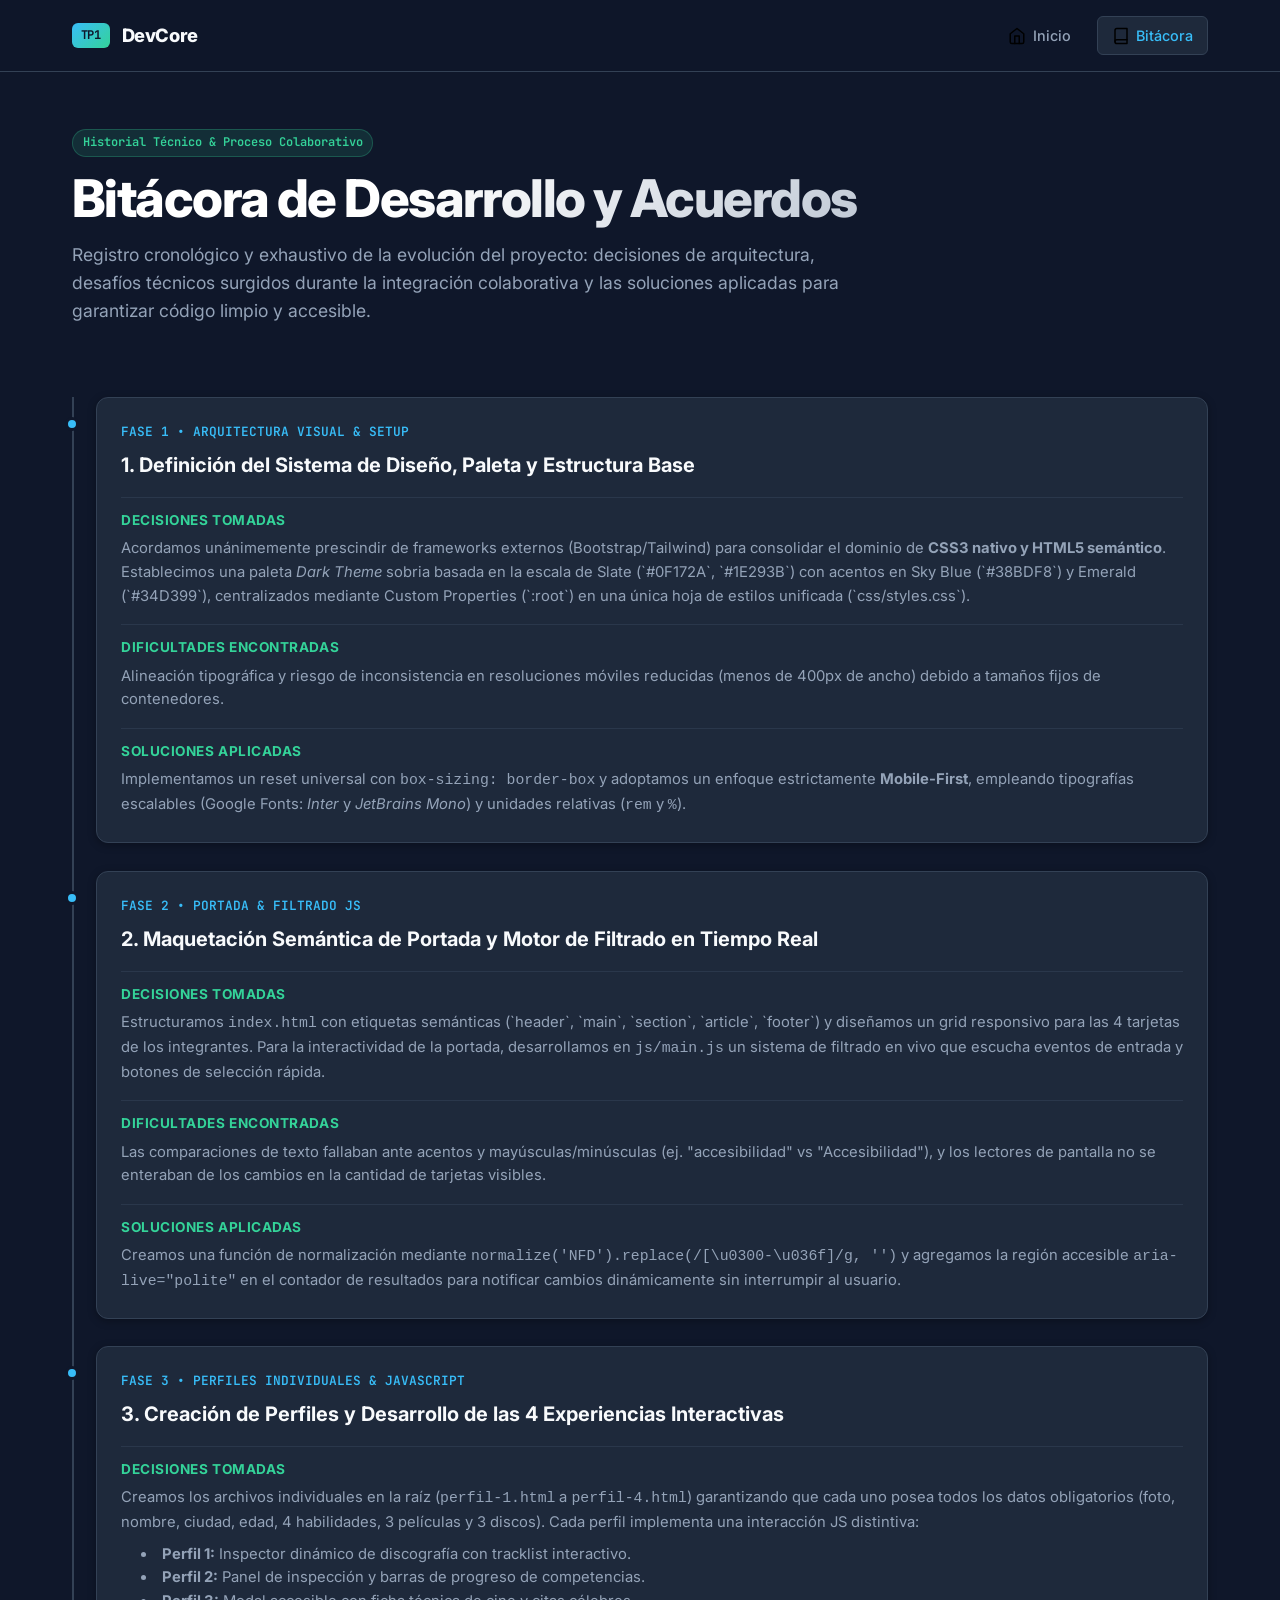
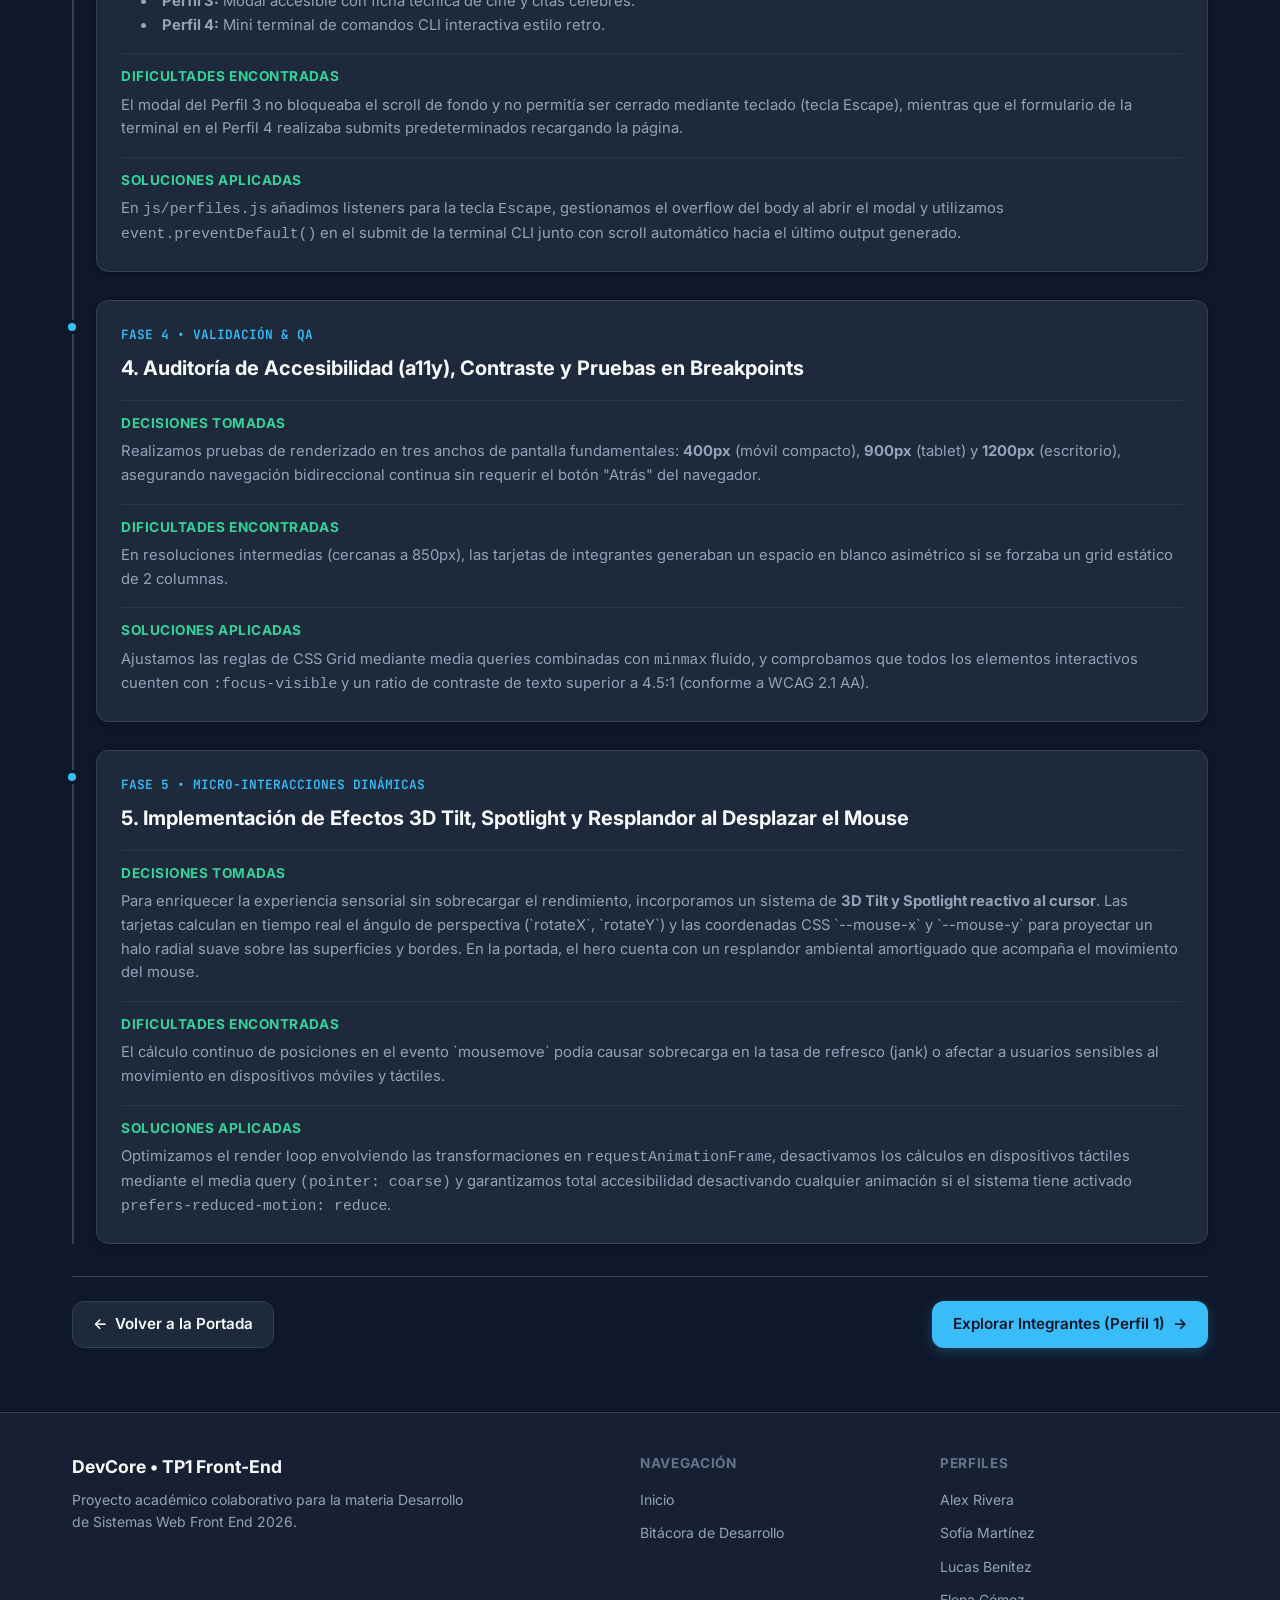
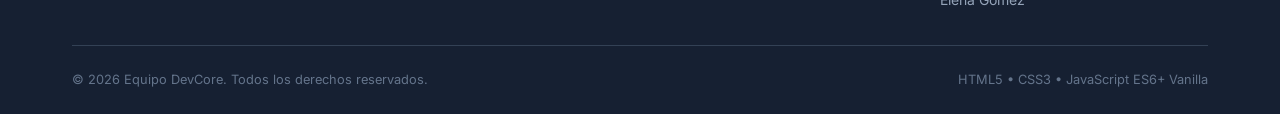
==== bitacora.html @ 689430c7 "Primera prueba" ====
<!DOCTYPE html>
<html lang="es">
<head>
  <meta charset="UTF-8">
  <meta name="viewport" content="width=device-width, initial-scale=1.0">
  <meta name="description" content="Bitácora de Desarrollo del equipo DevCore - Registro de acuerdos, decisiones técnicas, desafíos y soluciones aplicadas en el TP1 Front End 2026.">
  <meta name="theme-color" content="#0F172A">
  <title>Bitácora de Desarrollo | DevCore TP1</title>
  
  <link rel="stylesheet" href="css/styles.css">
  <link rel="preconnect" href="https://fonts.googleapis.com">
  <link rel="preconnect" href="https://fonts.gstatic.com" crossorigin>
</head>
<body>

  <!-- CABECERA PRINCIPAL -->
  <header class="site-header">
    <div class="container header-inner">
      <a href="index.html" class="brand-logo" aria-label="Ir a la página principal de DevCore">
        <span class="brand-badge">TP1</span>
        <span>DevCore</span>
      </a>
      
      <nav aria-label="Navegación principal">
        <ul class="nav-links">
          <li>
            <a href="index.html" class="nav-link">
              <img src="img/icons/home.svg" alt="" class="nav-icon" aria-hidden="true">
              <span>Inicio</span>
            </a>
          </li>
          <li>
            <a href="bitacora.html" class="nav-link active" aria-current="page">
              <img src="img/icons/book.svg" alt="" class="nav-icon" aria-hidden="true">
              <span>Bitácora</span>
            </a>
          </li>
        </ul>
      </nav>
    </div>
  </header>

  <!-- CONTENIDO PRINCIPAL -->
  <main class="main-content">
    <div class="container">
      
      <!-- HERO DE LA BITÁCORA -->
      <section class="hero" aria-labelledby="bitacora-heading" style="text-align: left; padding: 1.5rem 0 2.5rem 0;">
        <span class="badge badge-emerald">Historial Técnico & Proceso Colaborativo</span>
        <h1 id="bitacora-heading" class="hero-title" style="margin-top: 0.75rem; margin-bottom: 0.75rem;">
          Bitácora de Desarrollo y Acuerdos
        </h1>
        <p class="hero-description" style="margin-left: 0; max-width: 800px;">
          Registro cronológico y exhaustivo de la evolución del proyecto: decisiones de arquitectura, desafíos técnicos surgidos durante la integración colaborativa y las soluciones aplicadas para garantizar código limpio y accesible.
        </p>
      </section>

      <!-- TIMELINE DE ENTRADAS -->
      <section aria-label="Entradas cronológicas de la bitácora">
        <div class="timeline">
          
          <!-- ENTRADA 1: SETUP Y SISTEMA DE DISEÑO -->
          <article class="timeline-entry">
            <div class="timeline-dot"></div>
            <div class="card">
              <div class="timeline-date">FASE 1 • ARQUITECTURA VISUAL & SETUP</div>
              <h2 class="timeline-title">1. Definición del Sistema de Diseño, Paleta y Estructura Base</h2>
              
              <div class="entry-section">
                <div class="entry-section-title">Decisiones Tomadas</div>
                <p>
                  Acordamos unánimemente prescindir de frameworks externos (Bootstrap/Tailwind) para consolidar el dominio de <strong>CSS3 nativo y HTML5 semántico</strong>. Establecimos una paleta <em>Dark Theme</em> sobria basada en la escala de Slate (`#0F172A`, `#1E293B`) con acentos en Sky Blue (`#38BDF8`) y Emerald (`#34D399`), centralizados mediante Custom Properties (`:root`) en una única hoja de estilos unificada (`css/styles.css`).
                </p>
              </div>

              <div class="entry-section">
                <div class="entry-section-title">Dificultades Encontradas</div>
                <p>
                  Alineación tipográfica y riesgo de inconsistencia en resoluciones móviles reducidas (menos de 400px de ancho) debido a tamaños fijos de contenedores.
                </p>
              </div>

              <div class="entry-section">
                <div class="entry-section-title">Soluciones Aplicadas</div>
                <p>
                  Implementamos un reset universal con <code>box-sizing: border-box</code> y adoptamos un enfoque estrictamente <strong>Mobile-First</strong>, empleando tipografías escalables (Google Fonts: <em>Inter</em> y <em>JetBrains Mono</em>) y unidades relativas (<code>rem</code> y <code>%</code>).
                </p>
              </div>
            </div>
          </article>

          <!-- ENTRADA 2: MAQUETACIÓN PORTADA Y BÚSQUEDA DINÁMICA -->
          <article class="timeline-entry">
            <div class="timeline-dot"></div>
            <div class="card">
              <div class="timeline-date">FASE 2 • PORTADA & FILTRADO JS</div>
              <h2 class="timeline-title">2. Maquetación Semántica de Portada y Motor de Filtrado en Tiempo Real</h2>
              
              <div class="entry-section">
                <div class="entry-section-title">Decisiones Tomadas</div>
                <p>
                  Estructuramos <code>index.html</code> con etiquetas semánticas (`header`, `main`, `section`, `article`, `footer`) y diseñamos un grid responsivo para las 4 tarjetas de los integrantes. Para la interactividad de la portada, desarrollamos en <code>js/main.js</code> un sistema de filtrado en vivo que escucha eventos de entrada y botones de selección rápida.
                </p>
              </div>

              <div class="entry-section">
                <div class="entry-section-title">Dificultades Encontradas</div>
                <p>
                  Las comparaciones de texto fallaban ante acentos y mayúsculas/minúsculas (ej. "accesibilidad" vs "Accesibilidad"), y los lectores de pantalla no se enteraban de los cambios en la cantidad de tarjetas visibles.
                </p>
              </div>

              <div class="entry-section">
                <div class="entry-section-title">Soluciones Aplicadas</div>
                <p>
                  Creamos una función de normalización mediante <code>normalize('NFD').replace(/[\u0300-\u036f]/g, '')</code> y agregamos la región accesible <code>aria-live="polite"</code> en el contador de resultados para notificar cambios dinámicamente sin interrumpir al usuario.
                </p>
              </div>
            </div>
          </article>

          <!-- ENTRADA 3: PERFILES INDIVIDUALES Y FUNCIONALIDADES ÚNICAS -->
          <article class="timeline-entry">
            <div class="timeline-dot"></div>
            <div class="card">
              <div class="timeline-date">FASE 3 • PERFILES INDIVIDUALES & JAVASCRIPT</div>
              <h2 class="timeline-title">3. Creación de Perfiles y Desarrollo de las 4 Experiencias Interactivas</h2>
              
              <div class="entry-section">
                <div class="entry-section-title">Decisiones Tomadas</div>
                <p>
                  Creamos los archivos individuales en la raíz (<code>perfil-1.html</code> a <code>perfil-4.html</code>) garantizando que cada uno posea todos los datos obligatorios (foto, nombre, ciudad, edad, 4 habilidades, 3 películas y 3 discos). Cada perfil implementa una interacción JS distintiva:
                </p>
                <ul style="margin-top: 0.5rem; padding-left: 1.25rem;">
                  <li><strong>Perfil 1:</strong> Inspector dinámico de discografía con tracklist interactivo.</li>
                  <li><strong>Perfil 2:</strong> Panel de inspección y barras de progreso de competencias.</li>
                  <li><strong>Perfil 3:</strong> Modal accesible con ficha técnica de cine y citas célebres.</li>
                  <li><strong>Perfil 4:</strong> Mini terminal de comandos CLI interactiva estilo retro.</li>
                </ul>
              </div>

              <div class="entry-section">
                <div class="entry-section-title">Dificultades Encontradas</div>
                <p>
                  El modal del Perfil 3 no bloqueaba el scroll de fondo y no permitía ser cerrado mediante teclado (tecla Escape), mientras que el formulario de la terminal en el Perfil 4 realizaba submits predeterminados recargando la página.
                </p>
              </div>

              <div class="entry-section">
                <div class="entry-section-title">Soluciones Aplicadas</div>
                <p>
                  En <code>js/perfiles.js</code> añadimos listeners para la tecla <code>Escape</code>, gestionamos el overflow del body al abrir el modal y utilizamos <code>event.preventDefault()</code> en el submit de la terminal CLI junto con scroll automático hacia el último output generado.
                </p>
              </div>
            </div>
          </article>

          <!-- ENTRADA 4: REVISIÓN DE ACCESIBILIDAD Y RESPONSIVE -->
          <article class="timeline-entry">
            <div class="timeline-dot"></div>
            <div class="card">
              <div class="timeline-date">FASE 4 • VALIDACIÓN & QA</div>
              <h2 class="timeline-title">4. Auditoría de Accesibilidad (a11y), Contraste y Pruebas en Breakpoints</h2>
              
              <div class="entry-section">
                <div class="entry-section-title">Decisiones Tomadas</div>
                <p>
                  Realizamos pruebas de renderizado en tres anchos de pantalla fundamentales: <strong>400px</strong> (móvil compacto), <strong>900px</strong> (tablet) y <strong>1200px</strong> (escritorio), asegurando navegación bidireccional continua sin requerir el botón "Atrás" del navegador.
                </p>
              </div>

              <div class="entry-section">
                <div class="entry-section-title">Dificultades Encontradas</div>
                <p>
                  En resoluciones intermedias (cercanas a 850px), las tarjetas de integrantes generaban un espacio en blanco asimétrico si se forzaba un grid estático de 2 columnas.
                </p>
              </div>

              <div class="entry-section">
                <div class="entry-section-title">Soluciones Aplicadas</div>
                <p>
                  Ajustamos las reglas de CSS Grid mediante media queries combinadas con <code>minmax</code> fluido, y comprobamos que todos los elementos interactivos cuenten con <code>:focus-visible</code> y un ratio de contraste de texto superior a 4.5:1 (conforme a WCAG 2.1 AA).
                </p>
              </div>
            </div>
          </article>

          <!-- ENTRADA 5: MICRO-INTERACCIONES DINÁMICAS AL MOVER EL MOUSE -->
          <article class="timeline-entry">
            <div class="timeline-dot"></div>
            <div class="card">
              <div class="timeline-date">FASE 5 • MICRO-INTERACCIONES DINÁMICAS</div>
              <h2 class="timeline-title">5. Implementación de Efectos 3D Tilt, Spotlight y Resplandor al Desplazar el Mouse</h2>
              
              <div class="entry-section">
                <div class="entry-section-title">Decisiones Tomadas</div>
                <p>
                  Para enriquecer la experiencia sensorial sin sobrecargar el rendimiento, incorporamos un sistema de <strong>3D Tilt y Spotlight reactivo al cursor</strong>. Las tarjetas calculan en tiempo real el ángulo de perspectiva (`rotateX`, `rotateY`) y las coordenadas CSS `--mouse-x` y `--mouse-y` para proyectar un halo radial suave sobre las superficies y bordes. En la portada, el hero cuenta con un resplandor ambiental amortiguado que acompaña el movimiento del mouse.
                </p>
              </div>

              <div class="entry-section">
                <div class="entry-section-title">Dificultades Encontradas</div>
                <p>
                  El cálculo continuo de posiciones en el evento `mousemove` podía causar sobrecarga en la tasa de refresco (jank) o afectar a usuarios sensibles al movimiento en dispositivos móviles y táctiles.
                </p>
              </div>

              <div class="entry-section">
                <div class="entry-section-title">Soluciones Aplicadas</div>
                <p>
                  Optimizamos el render loop envolviendo las transformaciones en <code>requestAnimationFrame</code>, desactivamos los cálculos en dispositivos táctiles mediante el media query <code>(pointer: coarse)</code> y garantizamos total accesibilidad desactivando cualquier animación si el sistema tiene activado <code>prefers-reduced-motion: reduce</code>.
                </p>
              </div>
            </div>
          </article>

        </div>
      </section>

      <!-- NAVEGACIÓN INFERIOR -->
      <nav class="page-navigation-footer" aria-label="Navegación de retorno">
        <a href="index.html" class="btn btn-secondary">
          <span aria-hidden="true">&larr;</span>
          <span>Volver a la Portada</span>
        </a>

        <div class="profile-nav-buttons">
          <a href="perfil-1.html" class="btn btn-primary">
            <span>Explorar Integrantes (Perfil 1)</span>
            <span aria-hidden="true">&rarr;</span>
          </a>
        </div>
      </nav>

    </div>
  </main>

  <!-- PIE DE PÁGINA -->
  <footer class="site-footer">
    <div class="container">
      <div class="footer-grid">
        <div class="footer-brand">
          <h4>DevCore • TP1 Front-End</h4>
          <p>Proyecto académico colaborativo para la materia Desarrollo de Sistemas Web Front End 2026.</p>
        </div>
        
        <div>
          <h5 class="footer-links-title">Navegación</h5>
          <ul class="footer-nav">
            <li><a href="index.html">Inicio</a></li>
            <li><a href="bitacora.html">Bitácora de Desarrollo</a></li>
          </ul>
        </div>

        <div>
          <h5 class="footer-links-title">Perfiles</h5>
          <ul class="footer-nav">
            <li><a href="perfil-1.html">Alex Rivera</a></li>
            <li><a href="perfil-2.html">Sofía Martínez</a></li>
            <li><a href="perfil-3.html">Lucas Benítez</a></li>
            <li><a href="perfil-4.html">Elena Gómez</a></li>
          </ul>
        </div>
      </div>

      <div class="footer-bottom">
        <p>&copy; 2026 Equipo DevCore. Todos los derechos reservados.</p>
        <p>HTML5 • CSS3 • JavaScript ES6+ Vanilla</p>
      </div>
    </div>
  </footer>

</body>
</html>
---- css/styles.css ----
/* ==========================================================================
   TP1: Desarrollo de Sistemas Web Front End (2026)
   Hoja de Estilos Unificada - Dark Theme & Mobile First
   ========================================================================== */

/* 1. IMPORTACIÓN DE FUENTES */
@import url('https://fonts.googleapis.com/css2?family=Inter:wght@300;400;500;600;700;800&family=JetBrains+Mono:wght@400;500;700&display=swap');

/* 2. VARIABLES GLOBALES (:root) */
:root {
  /* Paleta de Colores - Dark Theme Sobrio */
  --bg-main: #0F172A;        /* Slate 900 */
  --bg-card: #1E293B;        /* Slate 800 */
  --bg-card-hover: #273549;  /* Slate 750 */
  --bg-card-alt: #162032;    /* Slate 850 */
  --border-color: #334155;   /* Slate 700 */
  --border-glow: rgba(56, 189, 248, 0.35);

  /* Acentos de Color */
  --accent-sky: #38BDF8;     /* Sky Blue 400 */
  --accent-sky-dark: #0284C7;
  --accent-emerald: #34D399; /* Emerald 400 */
  --accent-purple: #A78BFA;  /* Purple 400 */
  --accent-orange: #FB923C;  /* Orange 400 */

  /* Colores de Texto */
  --text-main: #F8FAFC;      /* Slate 50 */
  --text-muted: #94A3B8;     /* Slate 400 */
  --text-dim: #64748B;       /* Slate 500 */

  /* Tipografías */
  --font-sans: 'Inter', -apple-system, BlinkMacSystemFont, "Segoe UI", Roboto, sans-serif;
  --font-mono: 'JetBrains Mono', monospace;

  /* Espaciados y Radio */
  --radius-sm: 6px;
  --radius-md: 12px;
  --radius-lg: 20px;
  --radius-full: 9999px;
  --shadow-sm: 0 2px 8px rgba(0, 0, 0, 0.3);
  --shadow-md: 0 8px 24px rgba(0, 0, 0, 0.4);
  --shadow-glow: 0 0 25px rgba(56, 189, 248, 0.15);

  /* Transiciones */
  --transition-fast: 0.18s ease;
  --transition-normal: 0.3s ease;
}

/* 3. RESET CSS & CONFIGURACIÓN BASE */
*, *::before, *::after {
  box-sizing: border-box;
  margin: 0;
  padding: 0;
}

html {
  font-size: 16px;
  scroll-behavior: smooth;
  color-scheme: dark;
}

body {
  min-height: 100vh;
  display: flex;
  flex-direction: column;
  background-color: var(--bg-main);
  color: var(--text-main);
  font-family: var(--font-sans);
  line-height: 1.6;
  -webkit-font-smoothing: antialiased;
  overflow-x: hidden;
}

img, svg {
  max-width: 100%;
  height: auto;
  display: block;
}

a {
  color: var(--accent-sky);
  text-decoration: none;
  transition: color var(--transition-fast);
}

a:hover {
  color: #7dd3fc;
}

a:focus-visible, button:focus-visible, input:focus-visible {
  outline: 2px solid var(--accent-sky);
  outline-offset: 3px;
}

ul, ol {
  list-style-position: inside;
}

/* 4. LAYOUT & CONTENEDORES */
.container {
  width: 100%;
  max-width: 1200px;
  margin-left: auto;
  margin-right: auto;
  padding-left: 1.25rem;
  padding-right: 1.25rem;
}

.main-content {
  flex: 1 0 auto;
  padding-top: 2rem;
  padding-bottom: 4rem;
}

/* 5. HEADER & NAVEGACIÓN GLOBAL */
.site-header {
  background-color: rgba(15, 23, 42, 0.92);
  backdrop-filter: blur(10px);
  -webkit-backdrop-filter: blur(10px);
  border-bottom: 1px solid var(--border-color);
  position: sticky;
  top: 0;
  z-index: 100;
}

.header-inner {
  display: flex;
  align-items: center;
  justify-content: space-between;
  padding-top: 1rem;
  padding-bottom: 1rem;
  gap: 1rem;
}

.brand-logo {
  display: flex;
  align-items: center;
  gap: 0.75rem;
  font-weight: 800;
  font-size: 1.15rem;
  color: var(--text-main);
  letter-spacing: -0.02em;
}

.brand-badge {
  background: linear-gradient(135deg, var(--accent-sky), var(--accent-emerald));
  color: #0F172A;
  font-size: 0.75rem;
  font-weight: 700;
  padding: 0.2rem 0.55rem;
  border-radius: var(--radius-sm);
  font-family: var(--font-mono);
}

.nav-links {
  display: flex;
  align-items: center;
  gap: 0.75rem;
  list-style: none;
}

.nav-link {
  display: inline-flex;
  align-items: center;
  gap: 0.4rem;
  padding: 0.45rem 0.85rem;
  border-radius: var(--radius-sm);
  font-size: 0.9rem;
  font-weight: 500;
  color: var(--text-muted);
  border: 1px solid transparent;
  transition: all var(--transition-fast);
}

.nav-link:hover, .nav-link.active {
  color: var(--text-main);
  background-color: var(--bg-card);
  border-color: var(--border-color);
}

.nav-link.active {
  color: var(--accent-sky);
}

.nav-icon {
  width: 18px;
  height: 18px;
}

/* 6. COMPONENTES: BOTONES Y BADGES */
.btn {
  display: inline-flex;
  align-items: center;
  justify-content: center;
  gap: 0.5rem;
  font-family: var(--font-sans);
  font-size: 0.95rem;
  font-weight: 600;
  padding: 0.65rem 1.25rem;
  border-radius: var(--radius-md);
  border: 1px solid transparent;
  cursor: pointer;
  transition: all var(--transition-fast);
  text-align: center;
}

.btn-primary {
  background-color: var(--accent-sky);
  color: #0F172A;
  box-shadow: 0 4px 14px rgba(56, 189, 248, 0.25);
}

.btn-primary:hover {
  background-color: #7dd3fc;
  transform: translateY(-1px);
  color: #0F172A;
}

.btn-secondary {
  background-color: var(--bg-card);
  color: var(--text-main);
  border-color: var(--border-color);
}

.btn-secondary:hover {
  background-color: var(--bg-card-hover);
  border-color: var(--accent-sky);
  color: var(--accent-sky);
}

.btn-sm {
  font-size: 0.85rem;
  padding: 0.4rem 0.8rem;
  border-radius: var(--radius-sm);
}

.badge {
  display: inline-block;
  font-size: 0.75rem;
  font-weight: 600;
  padding: 0.2rem 0.6rem;
  border-radius: var(--radius-full);
  background-color: rgba(56, 189, 248, 0.12);
  color: var(--accent-sky);
  border: 1px solid rgba(56, 189, 248, 0.25);
  font-family: var(--font-mono);
}

.badge-emerald {
  background-color: rgba(52, 211, 153, 0.12);
  color: var(--accent-emerald);
  border-color: rgba(52, 211, 153, 0.25);
}

.badge-purple {
  background-color: rgba(167, 139, 250, 0.12);
  color: var(--accent-purple);
  border-color: rgba(167, 139, 250, 0.25);
}

.badge-orange {
  background-color: rgba(251, 146, 60, 0.12);
  color: var(--accent-orange);
  border-color: rgba(251, 146, 60, 0.25);
}

/* 7. TARJETAS (.card) CON EFECTO 3D & SPOTLIGHT */
.card {
  background-color: var(--bg-card);
  border: 1px solid var(--border-color);
  border-radius: var(--radius-md);
  padding: 1.5rem;
  box-shadow: var(--shadow-sm);
  position: relative;
  overflow: hidden;
  transform-style: preserve-3d;
  will-change: transform;
  transition: transform 0.15s ease-out, border-color var(--transition-normal), box-shadow var(--transition-normal);
}

.card::before {
  content: '';
  position: absolute;
  inset: 0;
  border-radius: inherit;
  background: radial-gradient(
    400px circle at var(--mouse-x, -999px) var(--mouse-y, -999px),
    rgba(56, 189, 248, 0.18),
    transparent 65%
  );
  pointer-events: none;
  opacity: 0;
  transition: opacity 0.3s ease;
  z-index: 1;
}

.card:hover::before {
  opacity: 1;
}

.card:hover {
  border-color: rgba(56, 189, 248, 0.45);
  box-shadow: var(--shadow-glow);
}

/* 8. HERO SECTION (PORTADA) CON RESPLANDOR AMBIENTAL */
.hero {
  text-align: center;
  padding: 2.5rem 0 3.5rem 0;
  position: relative;
}

.hero-ambient-glow {
  position: absolute;
  top: 50%;
  left: 50%;
  transform: translate(calc(-50% + var(--hero-x, 0px)), calc(-50% + var(--hero-y, 0px)));
  width: 500px;
  height: 250px;
  background: radial-gradient(ellipse at center, rgba(56, 189, 248, 0.12), rgba(52, 211, 153, 0.05), transparent 70%);
  border-radius: var(--radius-full);
  pointer-events: none;
  filter: blur(40px);
  z-index: 0;
  transition: transform 0.2s ease-out;
}

.hero-tag {
  display: inline-flex;
  align-items: center;
  gap: 0.5rem;
  margin-bottom: 1.25rem;
  position: relative;
  z-index: 1;
  animation: floatSubtle 4s ease-in-out infinite;
}

@keyframes floatSubtle {
  0%, 100% { transform: translateY(0); }
  50% { transform: translateY(-5px); }
}

.hero-title {
  font-size: 2.25rem;
  font-weight: 800;
  line-height: 1.15;
  letter-spacing: -0.03em;
  margin-bottom: 1.25rem;
  background: linear-gradient(135deg, #FFFFFF 30%, #94A3B8 100%);
  -webkit-background-clip: text;
  -webkit-text-fill-color: transparent;
}

.hero-description {
  font-size: 1.1rem;
  color: var(--text-muted);
  max-width: 720px;
  margin-left: auto;
  margin-right: auto;
  margin-bottom: 2rem;
}

/* 9. BUSCADOR / FILTRO DE HABILIDADES */
.filter-section {
  background-color: var(--bg-card-alt);
  border: 1px solid var(--border-color);
  border-radius: var(--radius-md);
  padding: 1.25rem 1.5rem;
  margin-bottom: 2.5rem;
  display: flex;
  flex-direction: column;
  gap: 1rem;
}

.search-box {
  position: relative;
  width: 100%;
}

.search-icon {
  position: absolute;
  left: 1rem;
  top: 50%;
  transform: translateY(-50%);
  width: 20px;
  height: 20px;
  color: var(--text-dim);
  pointer-events: none;
}

.search-input {
  width: 100%;
  background-color: var(--bg-main);
  border: 1px solid var(--border-color);
  border-radius: var(--radius-md);
  padding: 0.8rem 1rem 0.8rem 2.85rem;
  color: var(--text-main);
  font-family: var(--font-sans);
  font-size: 0.95rem;
  transition: border-color var(--transition-fast), box-shadow var(--transition-fast);
}

.search-input:focus {
  border-color: var(--accent-sky);
  box-shadow: 0 0 0 3px rgba(56, 189, 248, 0.15);
}

.filter-tags-row {
  display: flex;
  flex-wrap: wrap;
  align-items: center;
  gap: 0.5rem;
}

.filter-label {
  font-size: 0.85rem;
  color: var(--text-dim);
  font-weight: 500;
}

.quick-filter-btn {
  background: transparent;
  border: 1px solid var(--border-color);
  color: var(--text-muted);
  font-family: var(--font-mono);
  font-size: 0.75rem;
  padding: 0.25rem 0.6rem;
  border-radius: var(--radius-full);
  cursor: pointer;
  transition: all var(--transition-fast);
}

.quick-filter-btn:hover, .quick-filter-btn.active {
  background-color: rgba(56, 189, 248, 0.15);
  border-color: var(--accent-sky);
  color: var(--accent-sky);
}

.filter-status {
  font-size: 0.85rem;
  color: var(--text-dim);
  font-family: var(--font-mono);
}

/* 10. GRID DE INTEGRANTES (PORTADA) */
.team-grid {
  display: grid;
  grid-template-columns: 1fr;
  gap: 1.5rem;
}

.member-card {
  display: flex;
  flex-direction: column;
  justify-content: space-between;
  position: relative;
  overflow: hidden;
  transition: transform 0.2s ease-out, border-color var(--transition-normal), box-shadow var(--transition-normal), opacity var(--transition-normal);
}

.member-card.hidden {
  display: none !important;
}

.member-card.highlighted {
  border-color: var(--accent-sky);
  box-shadow: 0 0 24px rgba(56, 189, 248, 0.35);
}

.member-header {
  display: flex;
  align-items: center;
  gap: 1.25rem;
  margin-bottom: 1.25rem;
}

.member-avatar {
  width: 72px;
  height: 72px;
  border-radius: var(--radius-full);
  flex-shrink: 0;
  background-color: var(--bg-main);
  box-shadow: var(--shadow-sm);
  transition: transform 0.3s cubic-bezier(0.34, 1.56, 0.64, 1);
}

.member-card:hover .member-avatar {
  transform: scale(1.08) rotate(3deg);
}

.member-info h3 {
  font-size: 1.25rem;
  font-weight: 700;
  color: var(--text-main);
  line-height: 1.2;
}

.member-role {
  font-size: 0.875rem;
  color: var(--accent-sky);
  font-weight: 500;
  margin-top: 0.2rem;
}

.member-location {
  font-size: 0.8rem;
  color: var(--text-dim);
  margin-top: 0.1rem;
}

.member-skills {
  margin-top: 0.75rem;
  margin-bottom: 1.5rem;
}

.member-skills-title {
  font-size: 0.75rem;
  text-transform: uppercase;
  letter-spacing: 0.05em;
  color: var(--text-dim);
  margin-bottom: 0.5rem;
  font-weight: 600;
}

.skills-badge-list {
  display: flex;
  flex-wrap: wrap;
  gap: 0.4rem;
  list-style: none;
}

.empty-state {
  grid-column: 1 / -1;
  text-align: center;
  padding: 3rem 1rem;
  background-color: var(--bg-card);
  border: 1px dashed var(--border-color);
  border-radius: var(--radius-md);
  color: var(--text-muted);
}

/* 11. PÁGINAS DE PERFILES INDIVIDUALES */
.profile-hero {
  background-color: var(--bg-card);
  border: 1px solid var(--border-color);
  border-radius: var(--radius-lg);
  padding: 2rem 1.5rem;
  margin-bottom: 2rem;
  box-shadow: var(--shadow-sm);
}

.profile-hero-content {
  display: flex;
  flex-direction: column;
  align-items: center;
  text-align: center;
  gap: 1.5rem;
}

.profile-avatar-lg {
  width: 120px;
  height: 120px;
  border-radius: var(--radius-full);
  box-shadow: 0 0 30px rgba(56, 189, 248, 0.2);
}

.profile-header-details h1 {
  font-size: 1.85rem;
  font-weight: 800;
  letter-spacing: -0.02em;
  margin-bottom: 0.25rem;
}

.profile-meta-tags {
  display: flex;
  flex-wrap: wrap;
  justify-content: center;
  gap: 0.6rem;
  margin-top: 0.75rem;
}

.meta-item {
  display: inline-flex;
  align-items: center;
  gap: 0.35rem;
  font-size: 0.85rem;
  color: var(--text-muted);
  background-color: var(--bg-main);
  padding: 0.3rem 0.75rem;
  border-radius: var(--radius-full);
  border: 1px solid var(--border-color);
}

.profile-grid {
  display: grid;
  grid-template-columns: 1fr;
  gap: 1.5rem;
  margin-bottom: 2rem;
}

.profile-card-title {
  display: flex;
  align-items: center;
  gap: 0.6rem;
  font-size: 1.2rem;
  font-weight: 700;
  margin-bottom: 1.25rem;
  color: var(--text-main);
  border-bottom: 1px solid var(--border-color);
  padding-bottom: 0.75rem;
}

.profile-card-title .card-icon {
  width: 22px;
  height: 22px;
  color: var(--accent-sky);
}

.custom-list {
  list-style: none;
  display: flex;
  flex-direction: column;
  gap: 0.85rem;
}

.custom-list-item {
  display: flex;
  align-items: flex-start;
  gap: 0.75rem;
  padding: 0.75rem 1rem;
  background-color: var(--bg-main);
  border: 1px solid var(--border-color);
  border-radius: var(--radius-sm);
  transition: all var(--transition-fast);
}

.custom-list-item:hover {
  border-color: rgba(56, 189, 248, 0.4);
  transform: translateX(3px);
}

.item-index {
  font-family: var(--font-mono);
  font-size: 0.85rem;
  font-weight: 700;
  color: var(--accent-sky);
  background-color: rgba(56, 189, 248, 0.1);
  width: 24px;
  height: 24px;
  border-radius: var(--radius-full);
  display: flex;
  align-items: center;
  justify-content: center;
  flex-shrink: 0;
}

.item-text strong {
  display: block;
  font-size: 0.95rem;
  color: var(--text-main);
}

.item-text span {
  font-size: 0.85rem;
  color: var(--text-muted);
}

/* 12. SECCIÓN INTERACTIVA EXCLUSIVA POR PERFIL */
.interactive-section {
  background-color: var(--bg-card);
  border: 1px solid var(--border-color);
  border-radius: var(--radius-lg);
  padding: 1.75rem;
  margin-bottom: 2rem;
  box-shadow: var(--shadow-sm);
}

.interactive-header {
  margin-bottom: 1.5rem;
}

.interactive-header h2 {
  font-size: 1.35rem;
  font-weight: 700;
  color: var(--accent-sky);
  display: flex;
  align-items: center;
  gap: 0.5rem;
}

.interactive-subtitle {
  font-size: 0.9rem;
  color: var(--text-muted);
  margin-top: 0.25rem;
}

/* Interacción 1: Discografía interactiva */
.disc-selector {
  display: grid;
  grid-template-columns: 1fr;
  gap: 0.75rem;
  margin-bottom: 1.25rem;
}

.disc-btn {
  background-color: var(--bg-main);
  border: 1px solid var(--border-color);
  border-radius: var(--radius-md);
  padding: 1rem;
  text-align: left;
  cursor: pointer;
  transition: all var(--transition-fast);
  display: flex;
  justify-content: space-between;
  align-items: center;
}

.disc-btn:hover, .disc-btn.active {
  border-color: var(--accent-sky);
  background-color: rgba(56, 189, 248, 0.08);
}

.disc-details-panel {
  background-color: var(--bg-main);
  border: 1px solid var(--border-color);
  border-radius: var(--radius-md);
  padding: 1.25rem;
}

.disc-tracklist {
  margin-top: 1rem;
  display: flex;
  flex-direction: column;
  gap: 0.5rem;
  list-style: none;
}

.track-item {
  display: flex;
  justify-content: space-between;
  font-size: 0.85rem;
  padding: 0.4rem 0.6rem;
  border-radius: var(--radius-sm);
  background-color: var(--bg-card);
}

/* Interacción 2: Inspector de Skills y Dominio */
.skills-inspector-grid {
  display: grid;
  grid-template-columns: 1fr;
  gap: 1rem;
}

.skill-inspect-card {
  background-color: var(--bg-main);
  border: 1px solid var(--border-color);
  border-radius: var(--radius-md);
  padding: 1.25rem;
  cursor: pointer;
  transition: all var(--transition-fast);
}

.skill-inspect-card:hover {
  border-color: var(--accent-emerald);
}

.skill-progress-bar {
  width: 100%;
  height: 8px;
  background-color: var(--bg-card);
  border-radius: var(--radius-full);
  margin-top: 0.5rem;
  margin-bottom: 0.75rem;
  overflow: hidden;
}

.skill-progress-fill {
  height: 100%;
  background: linear-gradient(90deg, var(--accent-sky), var(--accent-emerald));
  border-radius: var(--radius-full);
  transition: width 0.6s cubic-bezier(0.4, 0, 0.2, 1);
}

.skill-details-expand {
  display: none;
  font-size: 0.85rem;
  color: var(--text-muted);
  border-top: 1px solid var(--border-color);
  padding-top: 0.75rem;
  margin-top: 0.75rem;
}

.skill-inspect-card.expanded .skill-details-expand {
  display: block;
}

/* Interacción 3: Ficha técnica / Modal de Cine */
.movie-cards-grid {
  display: grid;
  grid-template-columns: 1fr;
  gap: 1rem;
}

.movie-inspect-card {
  background-color: var(--bg-main);
  border: 1px solid var(--border-color);
  border-radius: var(--radius-md);
  padding: 1.25rem;
  cursor: pointer;
  transition: all var(--transition-fast);
  display: flex;
  flex-direction: column;
  justify-content: space-between;
}

.movie-inspect-card:hover {
  border-color: var(--accent-purple);
  transform: translateY(-2px);
}

/* Modal Genérico */
.app-modal {
  position: fixed;
  inset: 0;
  background-color: rgba(15, 23, 42, 0.8);
  backdrop-filter: blur(6px);
  display: flex;
  align-items: center;
  justify-content: center;
  padding: 1rem;
  z-index: 200;
  opacity: 0;
  pointer-events: none;
  transition: opacity var(--transition-normal);
}

.app-modal.open {
  opacity: 1;
  pointer-events: auto;
}

.modal-dialog {
  background-color: var(--bg-card);
  border: 1px solid var(--border-color);
  border-radius: var(--radius-lg);
  max-width: 550px;
  width: 100%;
  padding: 1.75rem;
  box-shadow: var(--shadow-md);
  position: relative;
  transform: translateY(20px);
  transition: transform var(--transition-normal);
}

.app-modal.open .modal-dialog {
  transform: translateY(0);
}

.modal-close-btn {
  position: absolute;
  top: 1rem;
  right: 1rem;
  background: transparent;
  border: none;
  color: var(--text-muted);
  font-size: 1.5rem;
  cursor: pointer;
  line-height: 1;
}

.modal-close-btn:hover {
  color: var(--text-main);
}

/* Interacción 4: Mini Terminal CLI */
.terminal-window {
  background-color: #0B1120;
  border: 1px solid var(--border-color);
  border-radius: var(--radius-md);
  overflow: hidden;
  font-family: var(--font-mono);
  box-shadow: var(--shadow-md);
}

.terminal-topbar {
  background-color: #1E293B;
  padding: 0.6rem 1rem;
  display: flex;
  align-items: center;
  gap: 0.5rem;
  border-bottom: 1px solid var(--border-color);
}

.terminal-dot {
  width: 10px;
  height: 10px;
  border-radius: var(--radius-full);
}

.dot-red { background-color: #EF4444; }
.dot-yellow { background-color: #F59E0B; }
.dot-green { background-color: #10B981; }

.terminal-title {
  font-size: 0.8rem;
  color: var(--text-muted);
  margin-left: auto;
}

.terminal-body {
  padding: 1.25rem;
  min-height: 220px;
  max-height: 340px;
  overflow-y: auto;
  font-size: 0.875rem;
  color: #E2E8F0;
  display: flex;
  flex-direction: column;
  gap: 0.6rem;
}

.terminal-output {
  line-height: 1.5;
  white-space: pre-wrap;
}

.terminal-input-row {
  display: flex;
  align-items: center;
  gap: 0.5rem;
  margin-top: 0.5rem;
}

.terminal-prompt {
  color: var(--accent-orange);
  font-weight: 700;
}

.terminal-input {
  background: transparent;
  border: none;
  color: #38BDF8;
  font-family: var(--font-mono);
  font-size: 0.875rem;
  outline: none;
  flex: 1;
}

/* 13. NAVEGACIÓN BIDIRECCIONAL INFERIOR */
.page-navigation-footer {
  display: flex;
  flex-direction: column;
  gap: 1rem;
  margin-top: 2rem;
  padding-top: 1.5rem;
  border-top: 1px solid var(--border-color);
}

.profile-nav-buttons {
  display: flex;
  flex-wrap: wrap;
  gap: 0.75rem;
  justify-content: space-between;
}

/* 14. BITÁCORA DE DESARROLLO (`bitacora.html`) */
.timeline {
  display: flex;
  flex-direction: column;
  gap: 1.75rem;
  position: relative;
  padding-left: 1.5rem;
}

.timeline::before {
  content: '';
  position: absolute;
  left: 0;
  top: 0;
  bottom: 0;
  width: 2px;
  background-color: var(--border-color);
}

.timeline-entry {
  position: relative;
}

.timeline-dot {
  position: absolute;
  left: -1.95rem;
  top: 1.25rem;
  width: 14px;
  height: 14px;
  border-radius: var(--radius-full);
  background-color: var(--accent-sky);
  border: 3px solid var(--bg-main);
}

.timeline-date {
  font-family: var(--font-mono);
  font-size: 0.8rem;
  color: var(--accent-sky);
  font-weight: 600;
  margin-bottom: 0.4rem;
}

.timeline-title {
  font-size: 1.25rem;
  font-weight: 700;
  margin-bottom: 0.75rem;
}

.entry-section {
  margin-top: 1rem;
  padding-top: 0.75rem;
  border-top: 1px solid rgba(51, 65, 85, 0.6);
}

.entry-section-title {
  font-size: 0.85rem;
  font-weight: 700;
  text-transform: uppercase;
  letter-spacing: 0.04em;
  color: var(--accent-emerald);
  margin-bottom: 0.35rem;
}

.entry-section p, .entry-section ul {
  font-size: 0.925rem;
  color: var(--text-muted);
}

/* 15. FOOTER GLOBAL */
.site-footer {
  background-color: var(--bg-card-alt);
  border-top: 1px solid var(--border-color);
  padding: 2.5rem 0 1.5rem 0;
  margin-top: auto;
}

.footer-grid {
  display: grid;
  grid-template-columns: 1fr;
  gap: 2rem;
  margin-bottom: 2rem;
}

.footer-brand h4 {
  font-size: 1.1rem;
  font-weight: 700;
  margin-bottom: 0.5rem;
}

.footer-brand p {
  font-size: 0.875rem;
  color: var(--text-muted);
  max-width: 400px;
}

.footer-links-title {
  font-size: 0.85rem;
  font-weight: 700;
  text-transform: uppercase;
  color: var(--text-dim);
  margin-bottom: 0.75rem;
  letter-spacing: 0.05em;
}

.footer-nav {
  list-style: none;
  display: flex;
  flex-direction: column;
  gap: 0.5rem;
}

.footer-nav a {
  font-size: 0.875rem;
  color: var(--text-muted);
}

.footer-nav a:hover {
  color: var(--accent-sky);
}

.footer-bottom {
  padding-top: 1.5rem;
  border-top: 1px solid var(--border-color);
  display: flex;
  flex-direction: column;
  gap: 0.75rem;
  text-align: center;
  font-size: 0.8rem;
  color: var(--text-dim);
}

/* ==========================================================================
   16. MEDIA QUERIES (MOBILE-FIRST BREAKPOINTS: 400px, 900px, 1200px)
   ========================================================================== */

/* Breakpoint 1: min-width 400px */
@media (min-width: 400px) {
  .hero-title {
    font-size: 2.5rem;
  }
  
  .filter-section {
    padding: 1.5rem;
  }
  
  .profile-nav-buttons {
    flex-direction: row;
  }
}

/* Breakpoint 2: min-width 900px */
@media (min-width: 900px) {
  .hero-title {
    font-size: 3.25rem;
  }
  
  .team-grid {
    grid-template-columns: repeat(2, 1fr);
  }
  
  .profile-hero-content {
    flex-direction: row;
    text-align: left;
  }
  
  .profile-meta-tags {
    justify-content: flex-start;
  }
  
  .profile-grid {
    grid-template-columns: repeat(3, 1fr);
  }
  
  .skills-inspector-grid {
    grid-template-columns: repeat(2, 1fr);
  }
  
  .movie-cards-grid {
    grid-template-columns: repeat(3, 1fr);
  }
  
  .disc-selector {
    grid-template-columns: repeat(3, 1fr);
  }
  
  .footer-grid {
    grid-template-columns: 2fr 1fr 1fr;
  }
  
  .footer-bottom {
    flex-direction: row;
    justify-content: space-between;
    text-align: left;
  }
  
  .page-navigation-footer {
    flex-direction: row;
    align-items: center;
    justify-content: space-between;
  }
}

/* Breakpoint 3: min-width 1200px */
@media (min-width: 1200px) {
  .hero {
    padding: 3.5rem 0 4.5rem 0;
  }
  
  .team-grid {
    grid-template-columns: repeat(4, 1fr);
  }
  
  .container {
    padding-left: 2rem;
    padding-right: 2rem;
  }
}

/* 17. ACCESIBILIDAD: PREFERS-REDUCED-MOTION */
@media (prefers-reduced-motion: reduce) {
  *, *::before, *::after {
    animation-duration: 0.01ms !important;
    animation-iteration-count: 1 !important;
    transition-duration: 0.01ms !important;
    scroll-behavior: auto !important;
  }

  .card, .member-card, .btn {
    transform: none !important;
  }

  .card::before {
    display: none !important;
  }

  .hero-ambient-glow {
    display: none !important;
  }
}
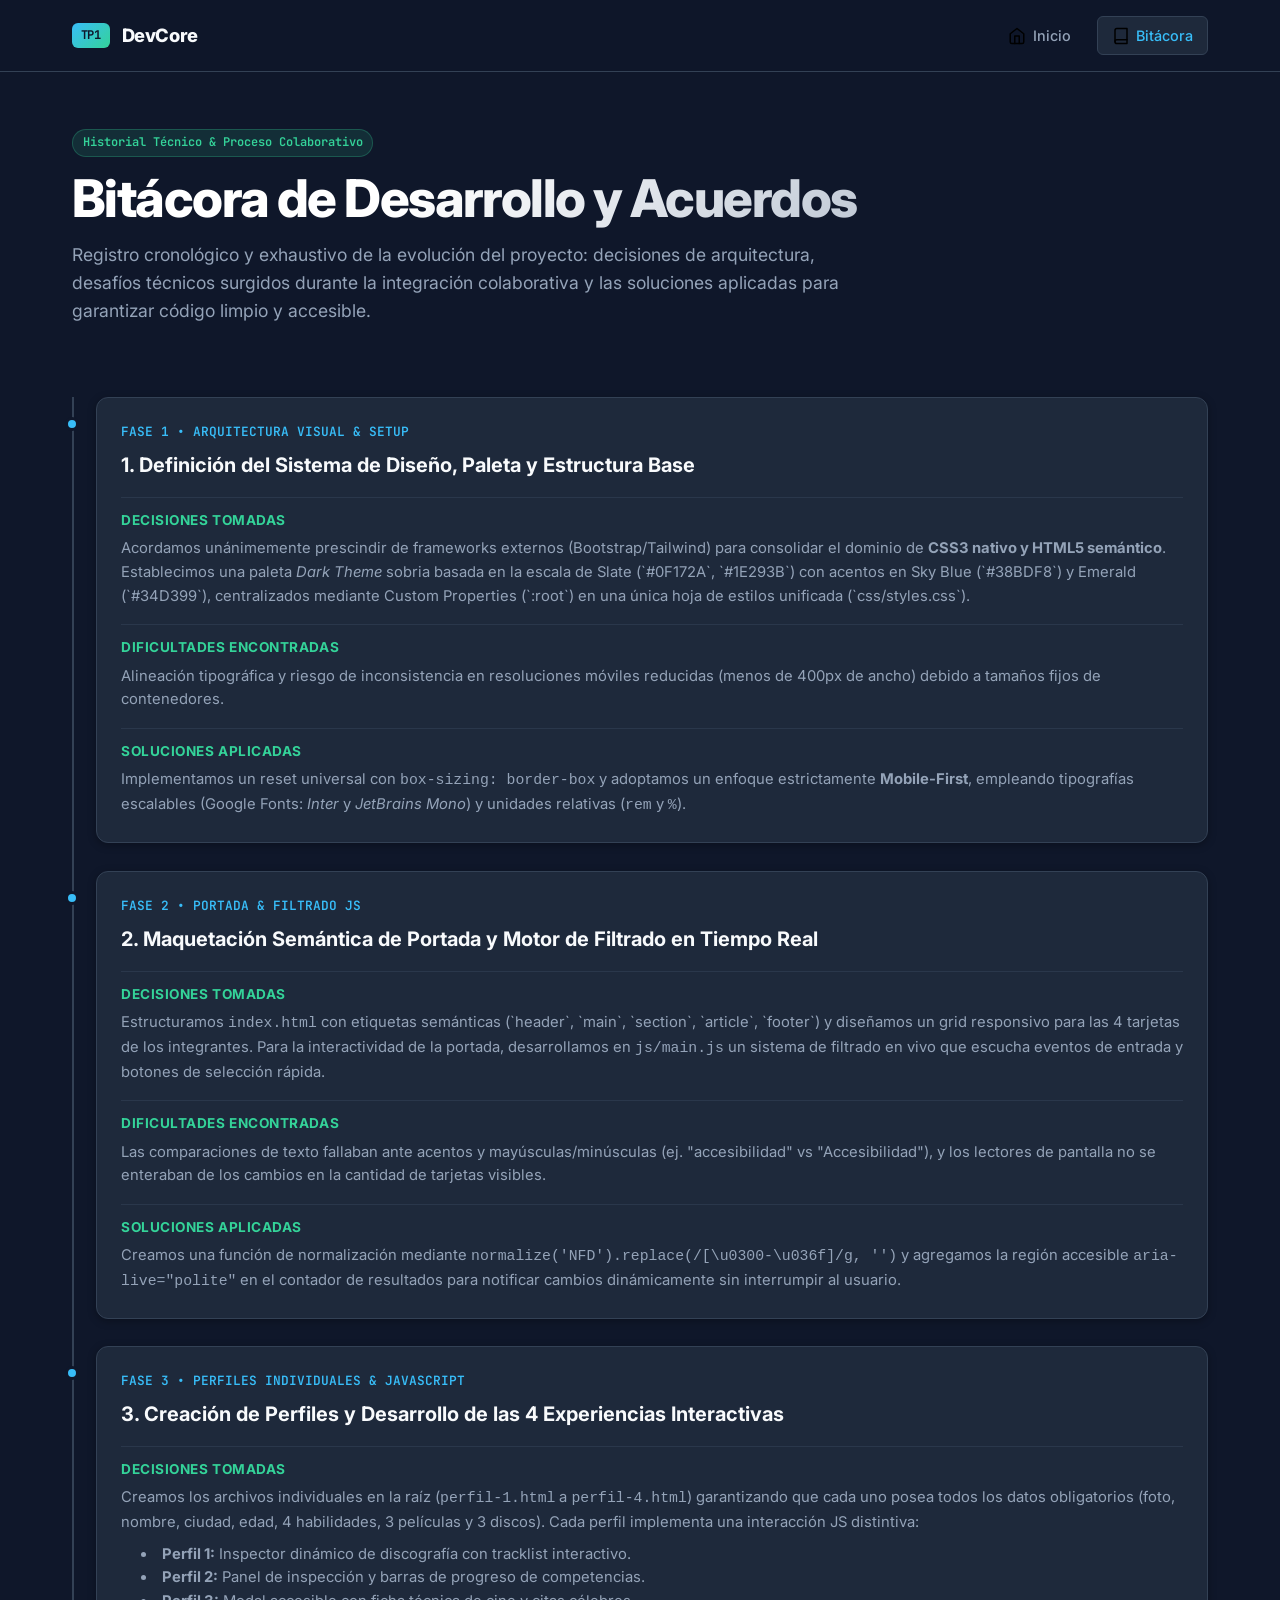
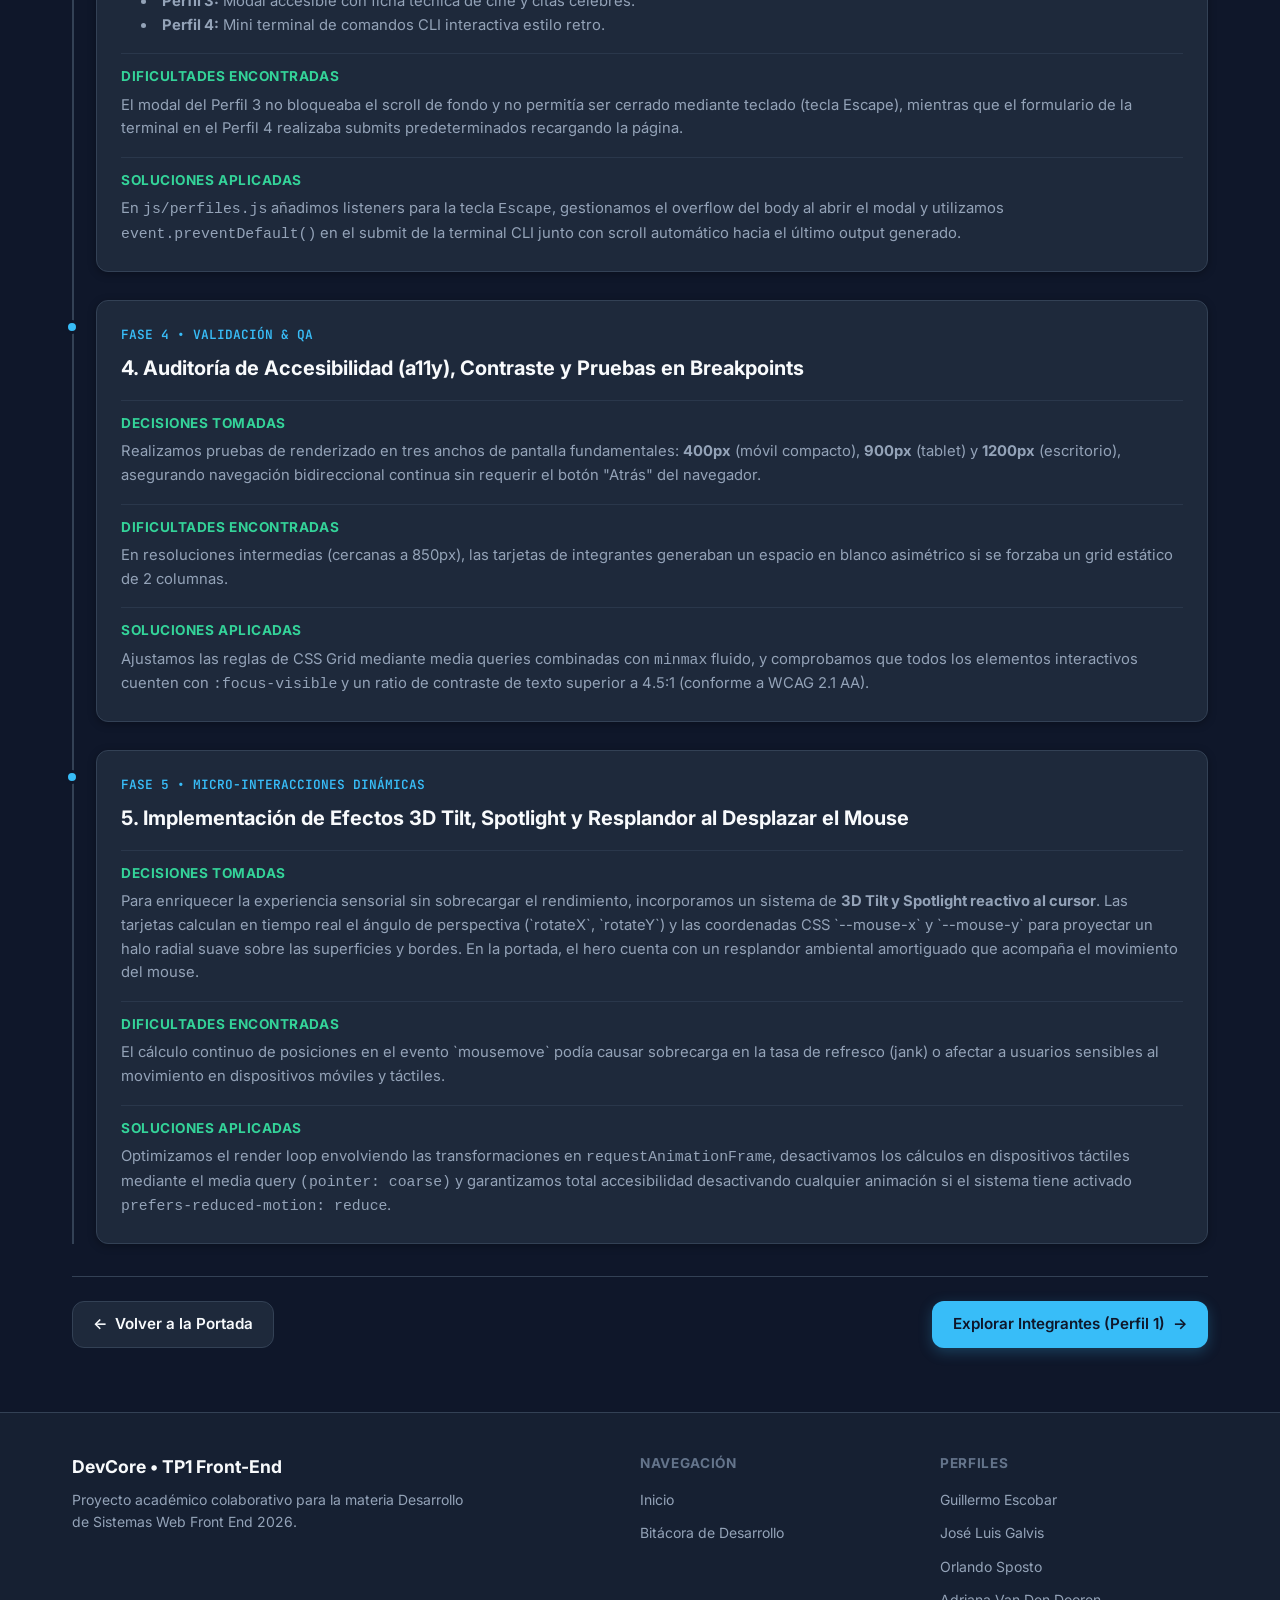
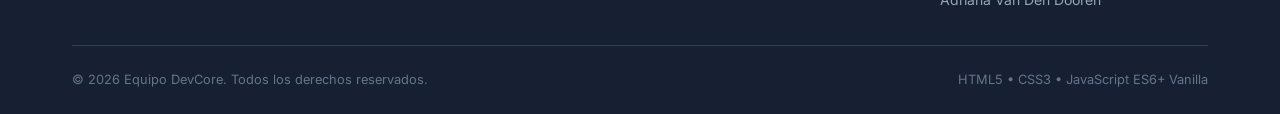
==== commit 420ced07: "Segunda subida" ====
--- a/bitacora.html
+++ b/bitacora.html
@@ -256,10 +256,10 @@
         <div>
           <h5 class="footer-links-title">Perfiles</h5>
           <ul class="footer-nav">
-            <li><a href="perfil-1.html">Alex Rivera</a></li>
-            <li><a href="perfil-2.html">Sofía Martínez</a></li>
-            <li><a href="perfil-3.html">Lucas Benítez</a></li>
-            <li><a href="perfil-4.html">Elena Gómez</a></li>
+            <li><a href="perfil-1.html">Guillermo Escobar</a></li>
+            <li><a href="perfil-2.html">José Luis Galvis</a></li>
+            <li><a href="perfil-3.html">Orlando Sposto</a></li>
+            <li><a href="perfil-4.html">Adriana Van Den Dooren</a></li>
           </ul>
         </div>
       </div>
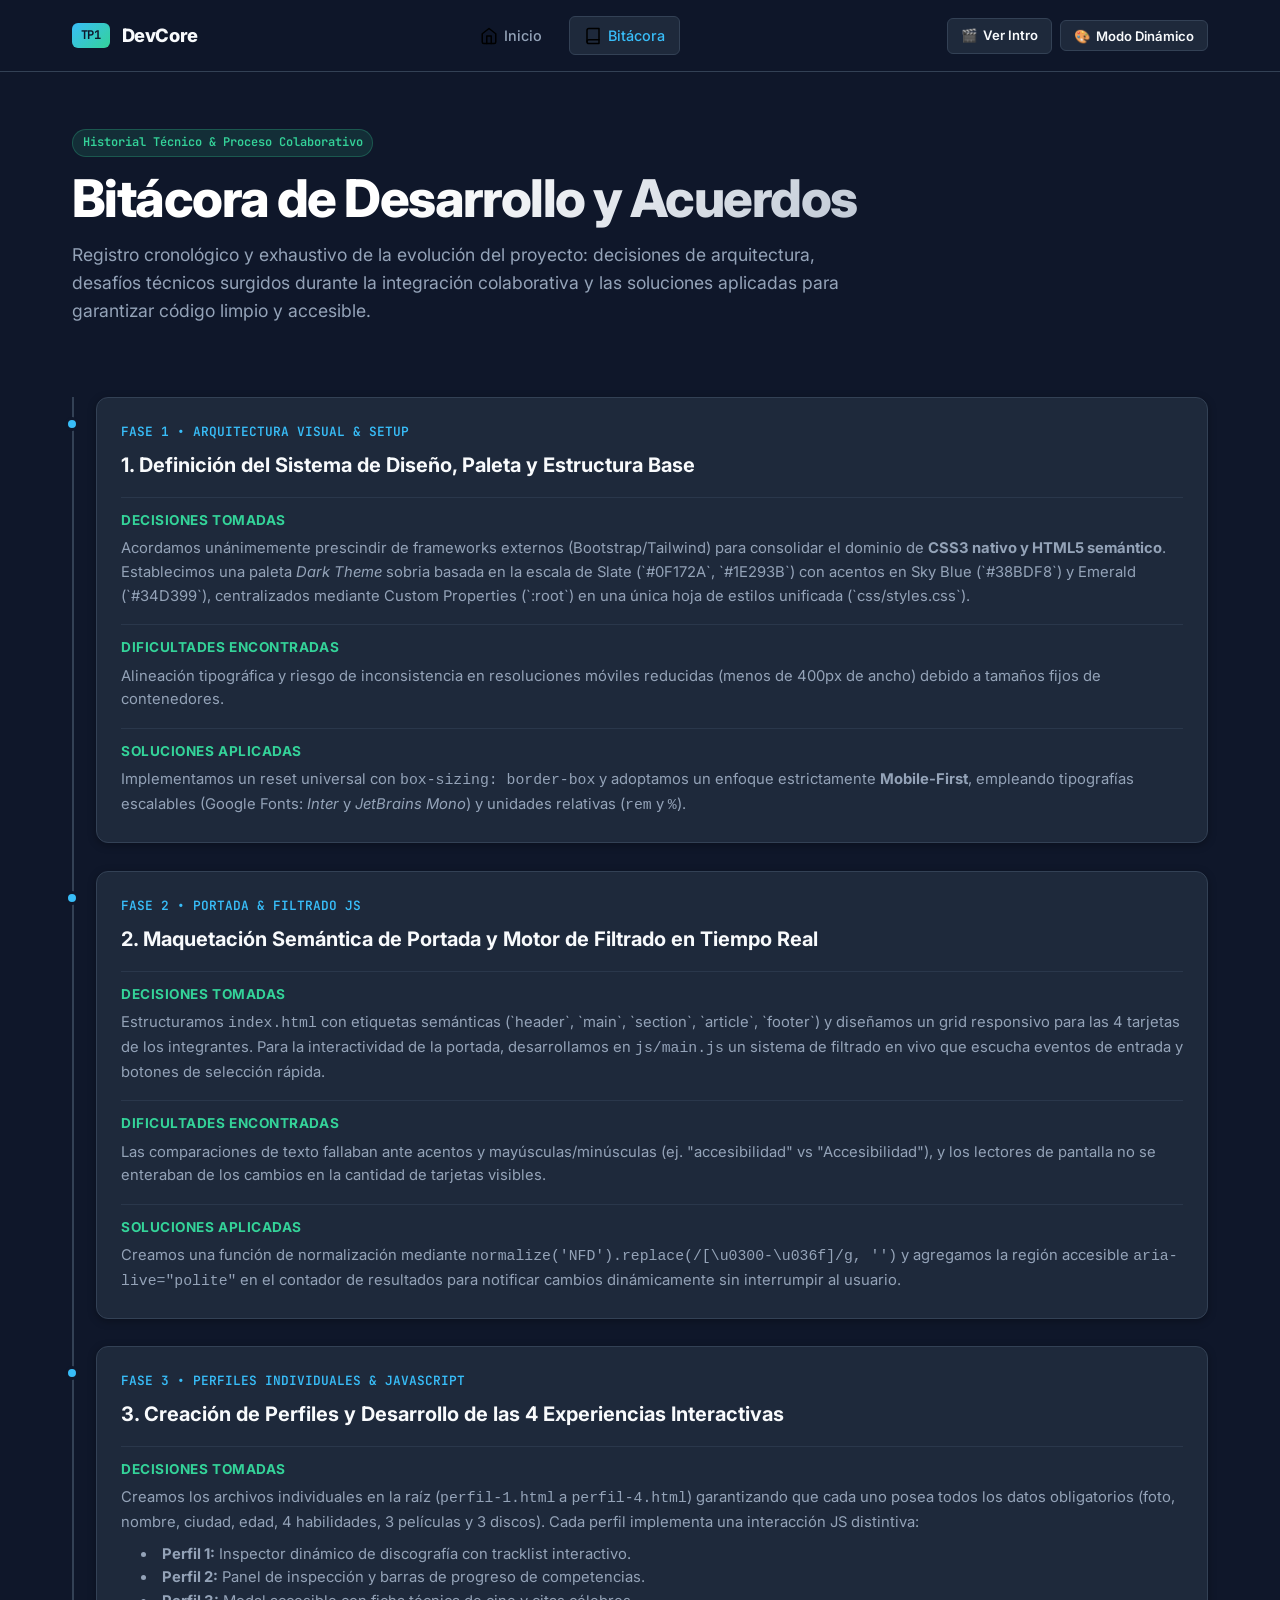
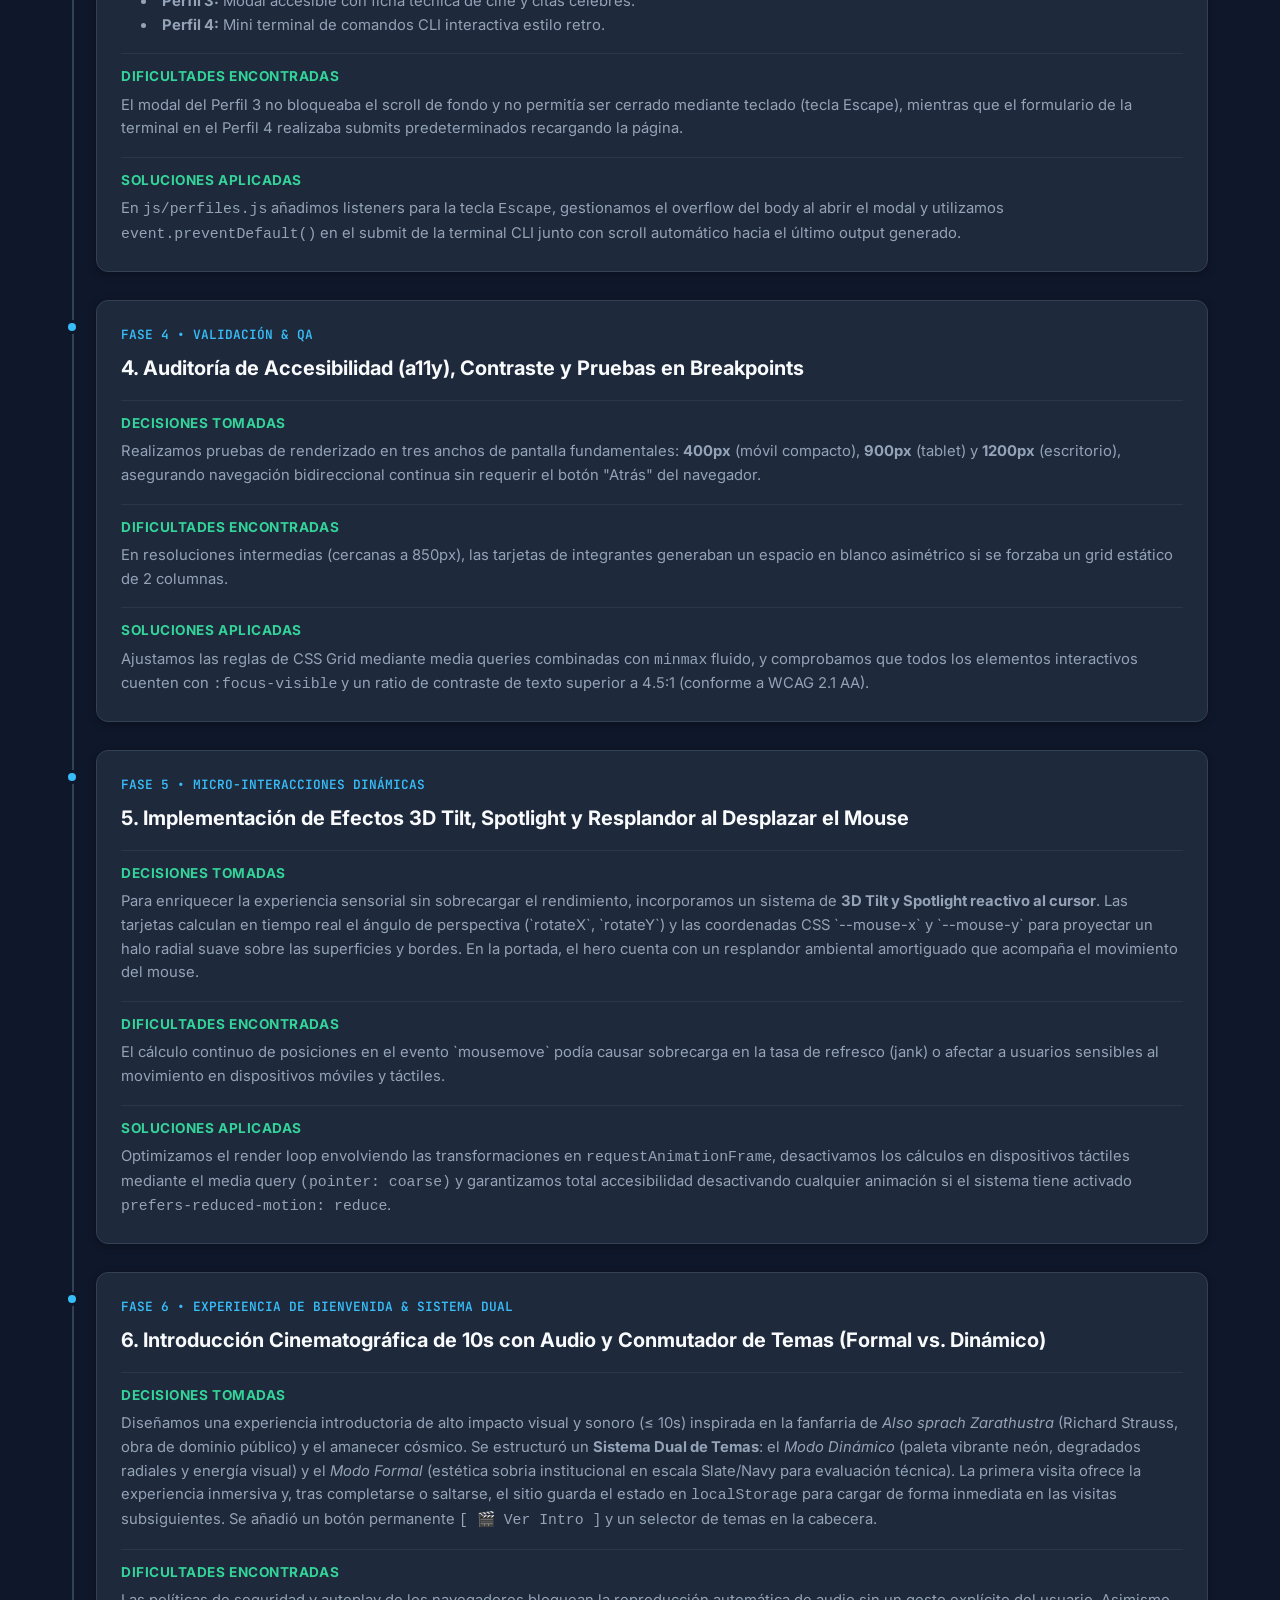
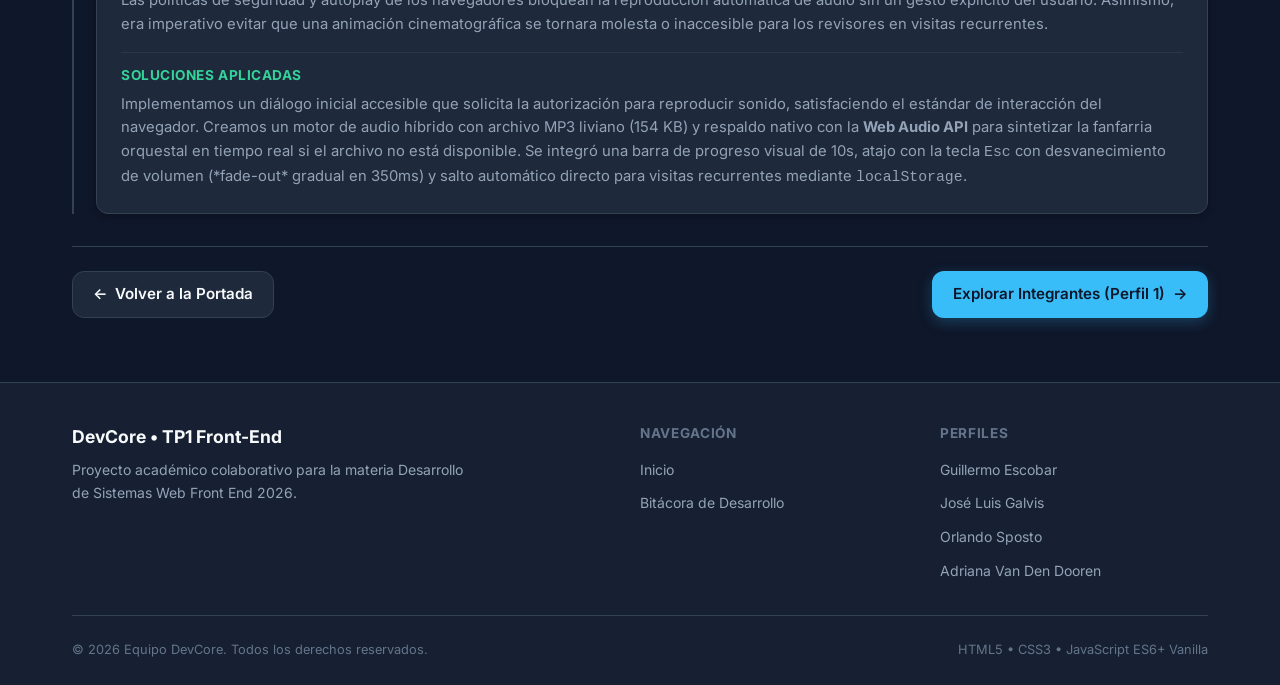
==== commit 04ba262f: "Agregado de presentación optativa con audio" ====
--- a/bitacora.html
+++ b/bitacora.html
@@ -37,6 +37,18 @@
           </li>
         </ul>
       </nav>
+
+      <!-- Botones de Acción: Ver Intro y Conmutador de Tema -->
+      <div class="header-actions">
+        <a href="index.html?intro=true" class="btn-intro-replay" title="Ver presentación interactiva de 10 segundos" aria-label="Ver presentación interactiva">
+          <span class="btn-icon" aria-hidden="true">🎬</span>
+          <span class="btn-text">Ver Intro</span>
+        </a>
+        <button id="btnToggleTheme" class="btn-theme-toggle" title="Alternar entre Modo Formal y Modo Dinámico" aria-label="Alternar diseño del sitio">
+          <span id="themeToggleIcon" class="btn-icon" aria-hidden="true">🎨</span>
+          <span id="themeToggleText" class="btn-text">Modo Dinámico</span>
+        </button>
+      </div>
     </div>
   </header>
 
@@ -215,6 +227,36 @@
             </div>
           </article>
 
+          <!-- ENTRADA 6: EXPERIENCIA DE BIENVENIDA (10s), AUDIO Y SISTEMA DUAL DE TEMAS -->
+          <article class="timeline-entry">
+            <div class="timeline-dot"></div>
+            <div class="card">
+              <div class="timeline-date">FASE 6 • EXPERIENCIA DE BIENVENIDA & SISTEMA DUAL</div>
+              <h2 class="timeline-title">6. Introducción Cinematográfica de 10s con Audio y Conmutador de Temas (Formal vs. Dinámico)</h2>
+              
+              <div class="entry-section">
+                <div class="entry-section-title">Decisiones Tomadas</div>
+                <p>
+                  Diseñamos una experiencia introductoria de alto impacto visual y sonoro (≤ 10s) inspirada en la fanfarria de <em>Also sprach Zarathustra</em> (Richard Strauss, obra de dominio público) y el amanecer cósmico. Se estructuró un <strong>Sistema Dual de Temas</strong>: el <em>Modo Dinámico</em> (paleta vibrante neón, degradados radiales y energía visual) y el <em>Modo Formal</em> (estética sobria institucional en escala Slate/Navy para evaluación técnica). La primera visita ofrece la experiencia inmersiva y, tras completarse o saltarse, el sitio guarda el estado en <code>localStorage</code> para cargar de forma inmediata en las visitas subsiguientes. Se añadió un botón permanente <code>[ 🎬 Ver Intro ]</code> y un selector de temas en la cabecera.
+                </p>
+              </div>
+
+              <div class="entry-section">
+                <div class="entry-section-title">Dificultades Encontradas</div>
+                <p>
+                  Las políticas de seguridad y autoplay de los navegadores bloquean la reproducción automática de audio sin un gesto explícito del usuario. Asimismo, era imperativo evitar que una animación cinematográfica se tornara molesta o inaccesible para los revisores en visitas recurrentes.
+                </p>
+              </div>
+
+              <div class="entry-section">
+                <div class="entry-section-title">Soluciones Aplicadas</div>
+                <p>
+                  Implementamos un diálogo inicial accesible que solicita la autorización para reproducir sonido, satisfaciendo el estándar de interacción del navegador. Creamos un motor de audio híbrido con archivo MP3 liviano (154 KB) y respaldo nativo con la <strong>Web Audio API</strong> para sintetizar la fanfarria orquestal en tiempo real si el archivo no está disponible. Se integró una barra de progreso visual de 10s, atajo con la tecla <kbd>Esc</kbd> con desvanecimiento de volumen (*fade-out* gradual en 350ms) y salto automático directo para visitas recurrentes mediante <code>localStorage</code>.
+                </p>
+              </div>
+            </div>
+          </article>
+
         </div>
       </section>
 
@@ -271,6 +313,43 @@
     </div>
   </footer>
 
+  <!-- Sincronización del Tema (Formal vs Dinámico) -->
+  <script>
+    document.addEventListener('DOMContentLoaded', () => {
+      const STORAGE_KEY_THEME = 'devcore_tema_preferido';
+      const btnToggleTheme = document.getElementById('btnToggleTheme');
+      const themeToggleIcon = document.getElementById('themeToggleIcon');
+      const themeToggleText = document.getElementById('themeToggleText');
+
+      const aplicarTema = (tema) => {
+        document.body.setAttribute('data-theme', tema);
+        localStorage.setItem(STORAGE_KEY_THEME, tema);
+
+        if (btnToggleTheme && themeToggleText && themeToggleIcon) {
+          if (tema === 'dinamico') {
+            themeToggleIcon.textContent = '👔';
+            themeToggleText.textContent = 'Modo Formal';
+            btnToggleTheme.setAttribute('title', 'Cambiar a Modo Formal (sobrio y académico)');
+          } else {
+            themeToggleIcon.textContent = '🎨';
+            themeToggleText.textContent = 'Modo Dinámico';
+            btnToggleTheme.setAttribute('title', 'Cambiar a Modo Dinámico (colorido y vibrante)');
+          }
+        }
+      };
+
+      const temaGuardado = localStorage.getItem(STORAGE_KEY_THEME) || 'formal';
+      aplicarTema(temaGuardado);
+
+      if (btnToggleTheme) {
+        btnToggleTheme.addEventListener('click', () => {
+          const temaActual = document.body.getAttribute('data-theme') || 'formal';
+          const nuevoTema = temaActual === 'dinamico' ? 'formal' : 'dinamico';
+          aplicarTema(nuevoTema);
+        });
+      }
+    });
+  </script>
 </body>
 </html>
 
--- a/css/styles.css
+++ b/css/styles.css
@@ -6,17 +6,37 @@
 /* 1. IMPORTACIÓN DE FUENTES */
 @import url('https://fonts.googleapis.com/css2?family=Inter:wght@300;400;500;600;700;800&family=JetBrains+Mono:wght@400;500;700&display=swap');
 
-/* 2. VARIABLES GLOBALES (:root) */
+/* 2. VARIABLES GLOBALES Y SISTEMA DUAL DE TEMAS (:root) */
 :root {
-  /* Paleta de Colores - Dark Theme Sobrio */
-  --bg-main: #0F172A;        /* Slate 900 */
+  /* Tipografías Globales */
+  --font-sans: 'Inter', -apple-system, BlinkMacSystemFont, "Segoe UI", Roboto, sans-serif;
+  --font-mono: 'JetBrains Mono', monospace;
+
+  /* Espaciados y Radios */
+  --radius-sm: 6px;
+  --radius-md: 12px;
+  --radius-lg: 20px;
+  --radius-full: 9999px;
+
+  /* Transiciones */
+  --transition-fast: 0.18s ease;
+  --transition-normal: 0.3s ease;
+}
+
+/* ==========================================================================
+   TEMA 1: MODO FORMAL (Por defecto en visitas recurrentes / Sobrio / Académico)
+   ========================================================================== */
+body,
+body[data-theme="formal"],
+:root[data-theme="formal"] body {
+  --bg-main: #0F172A;        /* Slate 900 sobrio */
   --bg-card: #1E293B;        /* Slate 800 */
   --bg-card-hover: #273549;  /* Slate 750 */
   --bg-card-alt: #162032;    /* Slate 850 */
   --border-color: #334155;   /* Slate 700 */
-  --border-glow: rgba(56, 189, 248, 0.35);
-
-  /* Acentos de Color */
+  --border-glow: rgba(56, 189, 248, 0.25);
+
+  /* Acentos Institucionales */
   --accent-sky: #38BDF8;     /* Sky Blue 400 */
   --accent-sky-dark: #0284C7;
   --accent-emerald: #34D399; /* Emerald 400 */
@@ -28,22 +48,48 @@
   --text-muted: #94A3B8;     /* Slate 400 */
   --text-dim: #64748B;       /* Slate 500 */
 
-  /* Tipografías */
-  --font-sans: 'Inter', -apple-system, BlinkMacSystemFont, "Segoe UI", Roboto, sans-serif;
-  --font-mono: 'JetBrains Mono', monospace;
-
-  /* Espaciados y Radio */
-  --radius-sm: 6px;
-  --radius-md: 12px;
-  --radius-lg: 20px;
-  --radius-full: 9999px;
+  /* Sombras y Luces */
   --shadow-sm: 0 2px 8px rgba(0, 0, 0, 0.3);
   --shadow-md: 0 8px 24px rgba(0, 0, 0, 0.4);
-  --shadow-glow: 0 0 25px rgba(56, 189, 248, 0.15);
-
-  /* Transiciones */
-  --transition-fast: 0.18s ease;
-  --transition-normal: 0.3s ease;
+  --shadow-glow: 0 0 20px rgba(56, 189, 248, 0.12);
+
+  /* Decoraciones de Fondo */
+  --hero-mesh-glow: radial-gradient(circle at 50% -20%, rgba(2, 132, 199, 0.15), transparent 70%);
+  --brand-badge-bg: linear-gradient(135deg, var(--accent-sky), var(--accent-emerald));
+}
+
+/* ==========================================================================
+   TEMA 2: MODO DINÁMICO (Primera visita / Colorido / Amanecer Cósmico & Neón)
+   ========================================================================== */
+body[data-theme="dinamico"],
+:root[data-theme="dinamico"] body {
+  --bg-main: #070714;        /* Vacío cósmico profundo */
+  --bg-card: #13122c;        /* Violeta oscuro de alta gama */
+  --bg-card-hover: #1c1a40;  /* Slate púrpura interactivo */
+  --bg-card-alt: #0a091d;
+  --border-color: #34285e;   /* Borde púrpura/neón */
+  --border-glow: rgba(255, 0, 127, 0.5);
+
+  /* Acentos Vibrantes y Eléctricos */
+  --accent-sky: #00F0FF;     /* Electric Cyan */
+  --accent-sky-dark: #FF007F;/* Neon Magenta */
+  --accent-emerald: #10B981; /* Neón Mint */
+  --accent-purple: #D946EF;  /* Cyber Fuchsia */
+  --accent-orange: #FFB800;  /* Solar Gold Zarathustra */
+
+  /* Colores de Texto */
+  --text-main: #FFFFFF;
+  --text-muted: #C4C2EE;     /* Tinte suave lavanda */
+  --text-dim: #7F7BBA;
+
+  /* Sombras y Luces Neón */
+  --shadow-sm: 0 4px 12px rgba(0, 0, 0, 0.4);
+  --shadow-md: 0 10px 30px rgba(255, 0, 127, 0.18);
+  --shadow-glow: 0 0 35px rgba(255, 0, 127, 0.35);
+
+  /* Decoraciones de Fondo Vibrantes */
+  --hero-mesh-glow: radial-gradient(circle at 50% -10%, rgba(255, 0, 127, 0.25), rgba(0, 240, 255, 0.18), transparent 70%);
+  --brand-badge-bg: linear-gradient(135deg, #FF007F, #FFB800);
 }
 
 /* 3. RESET CSS & CONFIGURACIÓN BASE */
@@ -187,7 +233,60 @@
   height: 18px;
 }
 
-/* 6. COMPONENTES: BOTONES Y BADGES */
+/* Acciones de la Cabecera: Ver Intro y Conmutador de Tema */
+.header-actions {
+  display: flex;
+  align-items: center;
+  gap: 0.5rem;
+}
+
+.btn-intro-replay,
+.btn-theme-toggle {
+  display: inline-flex;
+  align-items: center;
+  gap: 0.4rem;
+  padding: 0.4rem 0.8rem;
+  border-radius: var(--radius-sm);
+  font-size: 0.82rem;
+  font-weight: 600;
+  font-family: var(--font-sans);
+  cursor: pointer;
+  border: 1px solid var(--border-color);
+  background-color: var(--bg-card);
+  color: var(--text-main);
+  transition: all var(--transition-fast);
+  white-space: nowrap;
+}
+
+.btn-intro-replay:hover {
+  background-color: var(--bg-card-hover);
+  border-color: var(--accent-sky);
+  box-shadow: 0 0 12px rgba(56, 189, 248, 0.25);
+  transform: translateY(-1px);
+}
+
+.btn-theme-toggle:hover {
+  background-color: var(--bg-card-hover);
+  border-color: var(--accent-purple);
+  box-shadow: 0 0 12px rgba(217, 70, 239, 0.25);
+  transform: translateY(-1px);
+}
+
+.btn-intro-replay:focus-visible,
+.btn-theme-toggle:focus-visible {
+  outline: 2px solid var(--accent-sky);
+  outline-offset: 2px;
+}
+
+body[data-theme="dinamico"] .site-header {
+  background-color: rgba(7, 7, 20, 0.94);
+  border-bottom-color: var(--border-color);
+}
+
+body[data-theme="dinamico"] .brand-badge {
+  background: var(--brand-badge-bg);
+  box-shadow: 0 0 15px rgba(255, 0, 127, 0.4);
+}
 .btn {
   display: inline-flex;
   align-items: center;
@@ -1181,6 +1280,337 @@
   }
 }
 
+/* ==========================================================================
+   16. INTRODUCCIÓN CINEMATOGRÁFICA INTERACTIVA (10 SEGUNDOS)
+   ========================================================================== */
+.intro-overlay {
+  position: fixed;
+  inset: 0;
+  z-index: 99999;
+  background-color: #000000 !important;
+  color: #FFFFFF;
+  display: flex;
+  align-items: center;
+  justify-content: center;
+  padding: 1.5rem;
+  overflow: hidden;
+  transition: opacity 0.5s cubic-bezier(0.16, 1, 0.3, 1), visibility 0.5s cubic-bezier(0.16, 1, 0.3, 1);
+}
+
+.intro-overlay.fade-out {
+  opacity: 0;
+  visibility: hidden;
+  pointer-events: none;
+}
+
+/* Fondo Negro Minimalista y Puro */
+.intro-backdrop {
+  display: none !important;
+}
+
+.intro-stars {
+  position: absolute;
+  inset: 0;
+  background-image: 
+    radial-gradient(1.5px 1.5px at 20px 30px, #ffffff, rgba(0,0,0,0)),
+    radial-gradient(1px 1px at 40px 70px, rgba(255,255,255,0.8), rgba(0,0,0,0)),
+    radial-gradient(1.5px 1.5px at 90px 40px, #FFB800, rgba(0,0,0,0)),
+    radial-gradient(2px 2px at 160px 120px, #00F0FF, rgba(0,0,0,0)),
+    radial-gradient(1px 1px at 230px 190px, #ffffff, rgba(0,0,0,0));
+  background-repeat: repeat;
+  background-size: 250px 250px;
+  opacity: 0.6;
+  animation: starsTwinkle 6s ease-in-out infinite alternate;
+}
+
+@keyframes starsTwinkle {
+  0% { opacity: 0.4; transform: scale(1); }
+  100% { opacity: 0.8; transform: scale(1.02); }
+}
+
+.intro-sun-glow {
+  position: absolute;
+  bottom: -30%;
+  left: 50%;
+  transform: translateX(-50%);
+  width: 140vw;
+  height: 70vh;
+  border-radius: 50%;
+  background: radial-gradient(ellipse at center, rgba(255, 184, 0, 0.45) 0%, rgba(255, 0, 127, 0.3) 30%, rgba(0, 240, 255, 0.15) 60%, transparent 80%);
+  filter: blur(50px);
+  opacity: 0.3;
+  transition: all 3s ease;
+}
+
+.intro-stage.active .intro-sun-glow {
+  opacity: 0.9;
+  transform: translateX(-50%) translateY(-10%);
+}
+
+.intro-shockwave {
+  position: absolute;
+  top: 50%;
+  left: 50%;
+  transform: translate(-50%, -50%) scale(0);
+  width: 300px;
+  height: 300px;
+  border-radius: 50%;
+  border: 3px solid rgba(0, 240, 255, 0.8);
+  box-shadow: 0 0 35px rgba(0, 240, 255, 0.6);
+  opacity: 0;
+  pointer-events: none;
+}
+
+.intro-shockwave.pulse {
+  animation: shockwaveBoom 0.6s cubic-bezier(0.1, 0.8, 0.3, 1) forwards;
+}
+
+@keyframes shockwaveBoom {
+  0% { transform: translate(-50%, -50%) scale(0.2); opacity: 1; }
+  100% { transform: translate(-50%, -50%) scale(3.5); opacity: 0; }
+}
+
+/* 1. Tarjeta Inicial de Consulta y Permiso */
+.intro-prompt-card {
+  position: relative;
+  z-index: 10;
+  background: rgba(19, 18, 44, 0.85);
+  border: 1px solid rgba(255, 0, 127, 0.4);
+  box-shadow: 0 25px 60px rgba(0, 0, 0, 0.8), 0 0 35px rgba(255, 0, 127, 0.25);
+  backdrop-filter: blur(20px);
+  -webkit-backdrop-filter: blur(20px);
+  border-radius: var(--radius-lg);
+  padding: 2.25rem 2rem;
+  max-width: 540px;
+  width: 100%;
+  text-align: center;
+  transition: all 0.3s ease;
+}
+
+.prompt-badge {
+  display: inline-block;
+  background: rgba(255, 0, 127, 0.15);
+  border: 1px solid rgba(255, 0, 127, 0.5);
+  color: #FF007F;
+  font-family: var(--font-mono);
+  font-size: 0.82rem;
+  font-weight: 700;
+  padding: 0.25rem 0.75rem;
+  border-radius: var(--radius-full);
+  margin-bottom: 1rem;
+}
+
+.prompt-title {
+  font-size: clamp(1.3rem, 3.5vw, 1.75rem);
+  font-weight: 800;
+  line-height: 1.25;
+  margin-bottom: 0.85rem;
+  background: linear-gradient(135deg, #FFFFFF 30%, #FFB800 100%);
+  -webkit-background-clip: text;
+  -webkit-text-fill-color: transparent;
+}
+
+.prompt-desc {
+  font-size: 0.95rem;
+  color: #CBD5E1;
+  line-height: 1.55;
+  margin-bottom: 1.75rem;
+}
+
+.prompt-desc strong {
+  color: #FFB800;
+}
+
+.prompt-desc kbd {
+  background: rgba(255, 255, 255, 0.15);
+  padding: 0.1rem 0.4rem;
+  border-radius: 4px;
+  font-family: var(--font-mono);
+  font-size: 0.8rem;
+  border: 1px solid rgba(255, 255, 255, 0.25);
+}
+
+.prompt-actions {
+  display: flex;
+  flex-direction: column;
+  gap: 0.75rem;
+}
+
+@media (min-width: 480px) {
+  .prompt-actions {
+    flex-direction: row;
+    justify-content: center;
+  }
+}
+
+.btn-prompt-start {
+  display: inline-flex;
+  align-items: center;
+  justify-content: center;
+  gap: 0.5rem;
+  padding: 0.85rem 1.6rem;
+  font-family: var(--font-sans);
+  font-size: 0.95rem;
+  font-weight: 700;
+  color: #FFFFFF;
+  background: linear-gradient(135deg, #FF007F 0%, #FF6B00 50%, #FFB800 100%);
+  border: none;
+  border-radius: var(--radius-full);
+  cursor: pointer;
+  box-shadow: 0 4px 20px rgba(255, 0, 127, 0.45);
+  transition: all var(--transition-fast);
+}
+
+.btn-prompt-start:hover {
+  transform: translateY(-2px) scale(1.02);
+  box-shadow: 0 8px 30px rgba(255, 0, 127, 0.65);
+}
+
+.btn-prompt-skip {
+  display: inline-flex;
+  align-items: center;
+  justify-content: center;
+  gap: 0.5rem;
+  padding: 0.85rem 1.4rem;
+  font-family: var(--font-sans);
+  font-size: 0.92rem;
+  font-weight: 600;
+  color: #94A3B8;
+  background: rgba(255, 255, 255, 0.05);
+  border: 1px solid rgba(255, 255, 255, 0.15);
+  border-radius: var(--radius-full);
+  cursor: pointer;
+  transition: all var(--transition-fast);
+}
+
+.btn-prompt-skip:hover {
+  color: #FFFFFF;
+  background: rgba(255, 255, 255, 0.12);
+  border-color: rgba(255, 255, 255, 0.3);
+}
+
+/* 2. Escenario de Animación Cinematográfica (Fondo Negro Minimalista) */
+.intro-stage {
+  position: absolute;
+  inset: 0;
+  z-index: 10;
+  display: flex;
+  flex-direction: column;
+  align-items: center;
+  justify-content: center;
+  padding: 2rem;
+  background-color: #000000;
+}
+
+.btn-skip-intro {
+  position: absolute;
+  top: 2rem;
+  right: 2rem;
+  display: inline-flex;
+  align-items: center;
+  gap: 0.6rem;
+  padding: 0.55rem 1.1rem;
+  border-radius: var(--radius-full);
+  background: rgba(255, 255, 255, 0.08);
+  border: 1px solid rgba(255, 255, 255, 0.22);
+  color: #FFFFFF;
+  font-family: var(--font-sans);
+  font-size: 0.85rem;
+  font-weight: 600;
+  cursor: pointer;
+  backdrop-filter: blur(10px);
+  -webkit-backdrop-filter: blur(10px);
+  transition: all var(--transition-fast);
+  z-index: 50;
+}
+
+.btn-skip-intro kbd {
+  background: rgba(255, 255, 255, 0.18);
+  padding: 0.15rem 0.45rem;
+  border-radius: 4px;
+  font-family: var(--font-mono);
+  font-size: 0.75rem;
+  border: 1px solid rgba(255, 255, 255, 0.3);
+}
+
+.btn-skip-intro:hover {
+  background: rgba(255, 255, 255, 0.2);
+  border-color: #FFFFFF;
+  transform: translateY(-1px);
+}
+
+.intro-stage-center {
+  display: flex;
+  flex-direction: column;
+  align-items: center;
+  justify-content: center;
+  text-align: center;
+  max-width: 900px;
+  width: 100%;
+  margin: auto;
+}
+
+/* Nombre del Grupo: Fundido suave controlado por JS de segundo 6 a 12 */
+.intro-group-hero {
+  display: flex;
+  flex-direction: column;
+  align-items: center;
+  justify-content: center;
+  text-align: center;
+  opacity: 0;
+  transform: scale(0.94);
+  will-change: opacity, transform;
+  pointer-events: none;
+}
+
+.intro-group-sub {
+  display: block;
+  font-family: var(--font-mono);
+  font-size: clamp(0.9rem, 2.5vw, 1.4rem);
+  font-weight: 700;
+  letter-spacing: 0.45em;
+  color: #94A3B8;
+  text-transform: uppercase;
+  margin-bottom: 0.75rem;
+}
+
+.intro-group-title {
+  font-size: clamp(3.5rem, 15vw, 9rem);
+  font-weight: 900;
+  letter-spacing: 0.16em;
+  line-height: 1;
+  color: #FFFFFF;
+  text-shadow: 0 0 50px rgba(255, 255, 255, 0.45), 0 0 100px rgba(255, 255, 255, 0.2);
+}
+
+/* ==========================================================================
+   ESTILOS COMPLEMENTARIOS PARA MODO DINÁMICO
+   ========================================================================== */
+body[data-theme="dinamico"] .hero-title {
+  background: linear-gradient(135deg, #FFFFFF 40%, #00F0FF 75%, #FF007F 100%);
+  -webkit-background-clip: text;
+  -webkit-text-fill-color: transparent;
+}
+
+body[data-theme="dinamico"] .card:hover,
+body[data-theme="dinamico"] .member-card:hover {
+  border-color: rgba(255, 0, 127, 0.6);
+  box-shadow: 0 12px 35px rgba(255, 0, 127, 0.25), 0 0 20px rgba(0, 240, 255, 0.2);
+}
+
+body[data-theme="dinamico"] .quick-filter-btn.active {
+  background: linear-gradient(135deg, #FF007F, #FFB800);
+  border-color: transparent;
+  color: #FFFFFF;
+  box-shadow: 0 4px 15px rgba(255, 0, 127, 0.4);
+}
+
+body[data-theme="dinamico"] .badge-emerald {
+  background-color: rgba(16, 185, 129, 0.18);
+  color: #10B981;
+  border-color: rgba(16, 185, 129, 0.4);
+}
+
 /* 17. ACCESIBILIDAD: PREFERS-REDUCED-MOTION */
 @media (prefers-reduced-motion: reduce) {
   *, *::before, *::after {
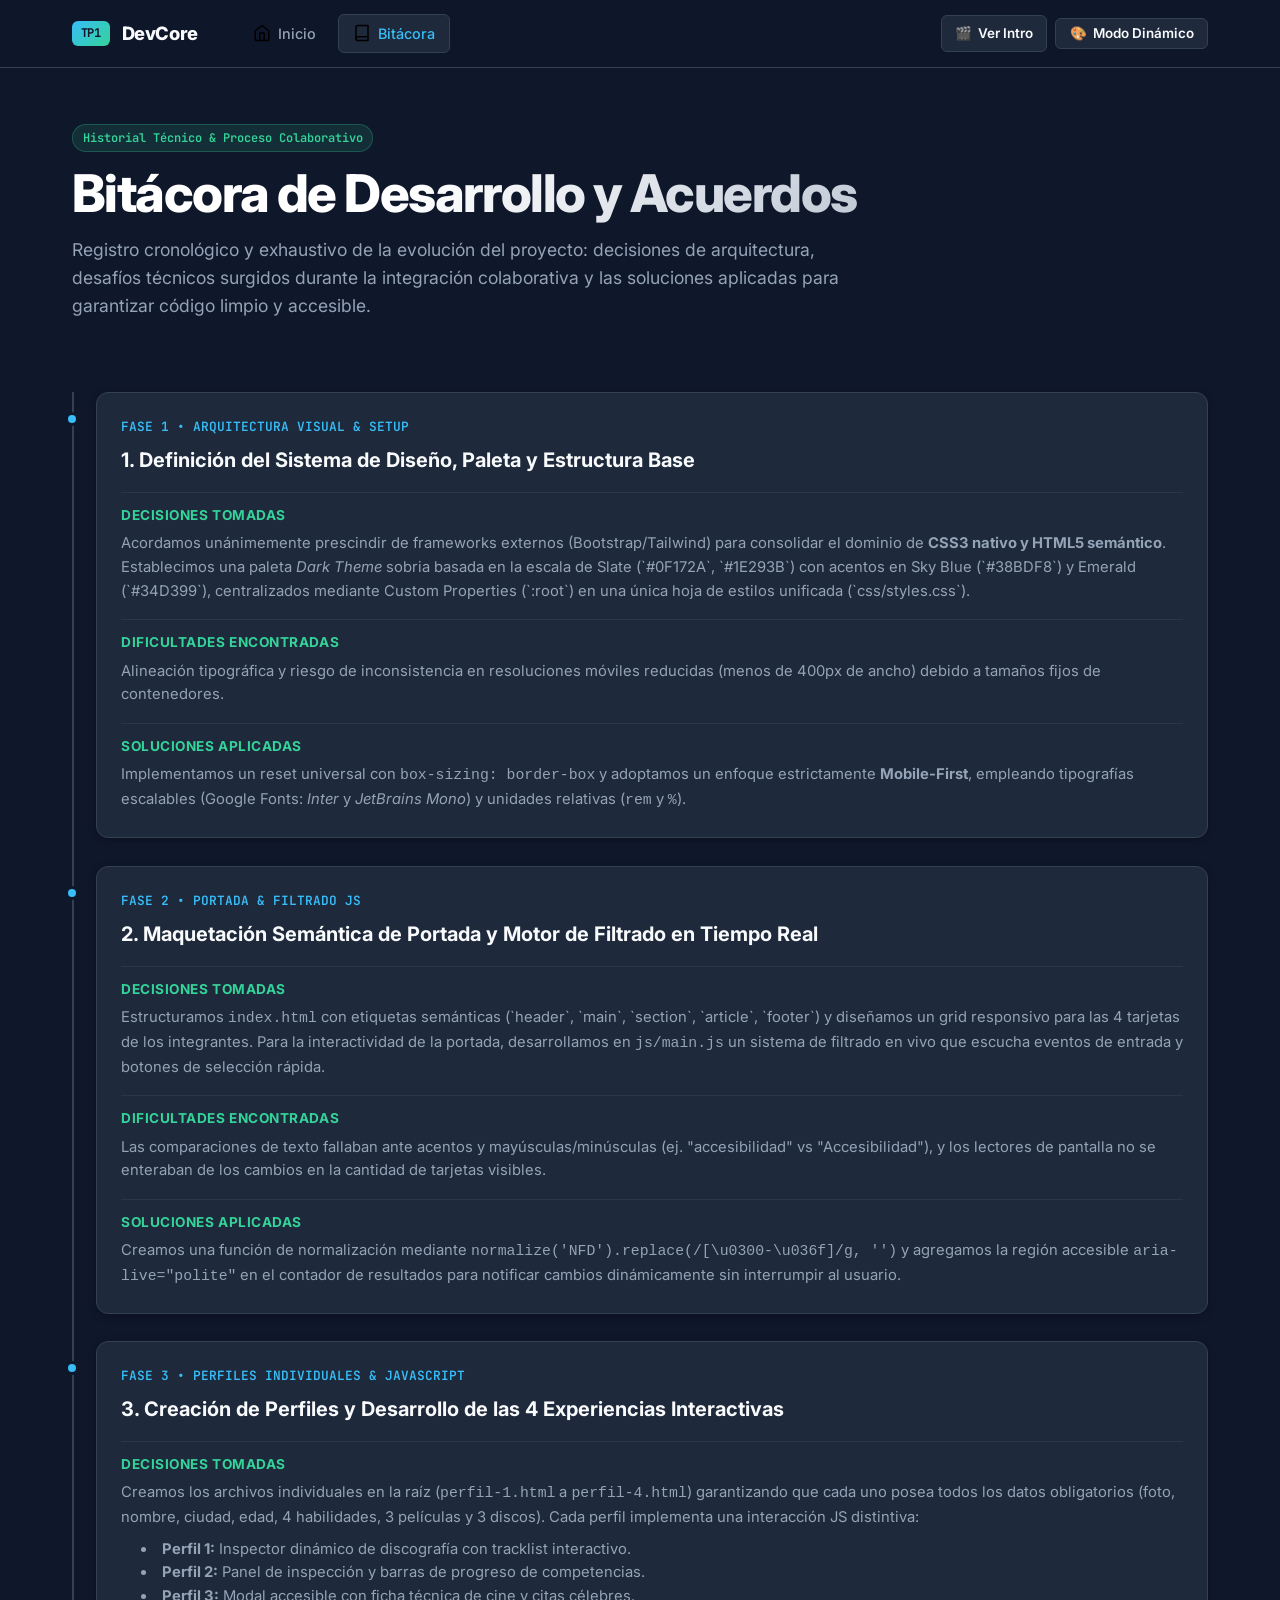
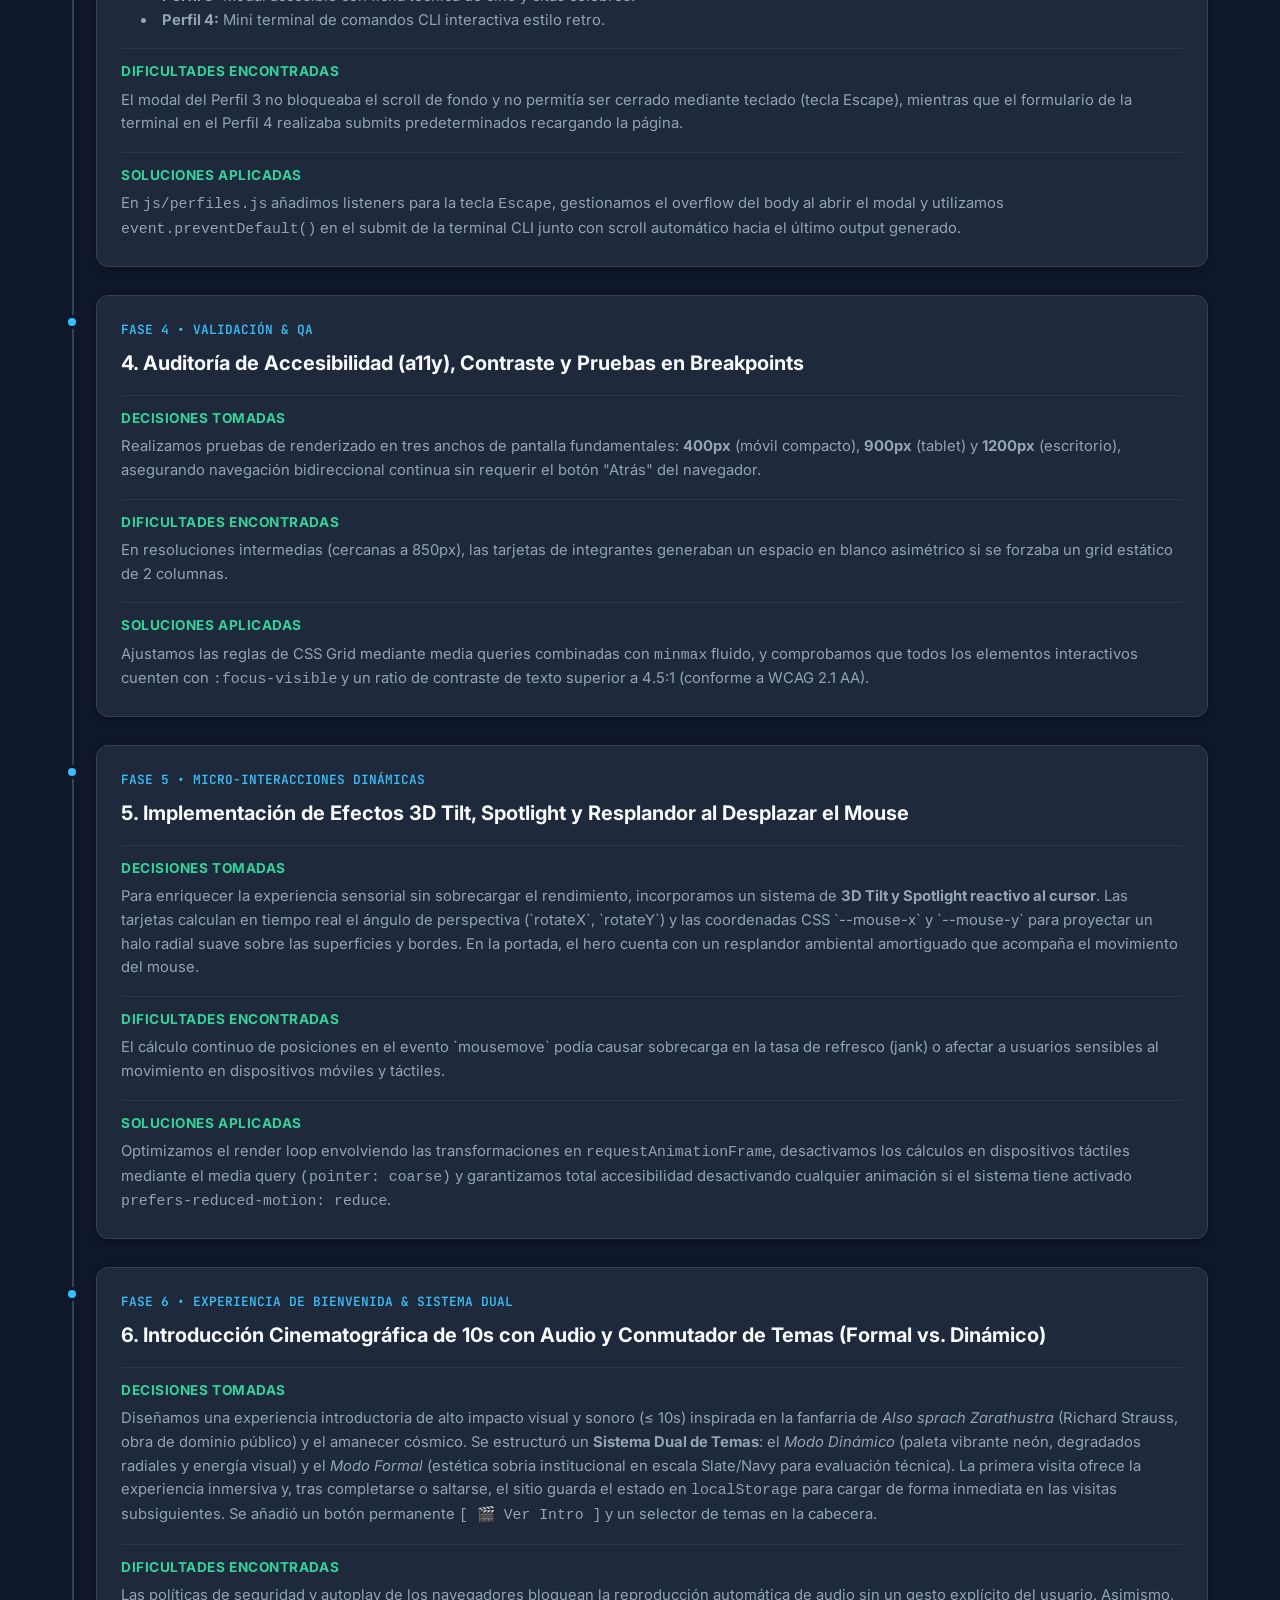
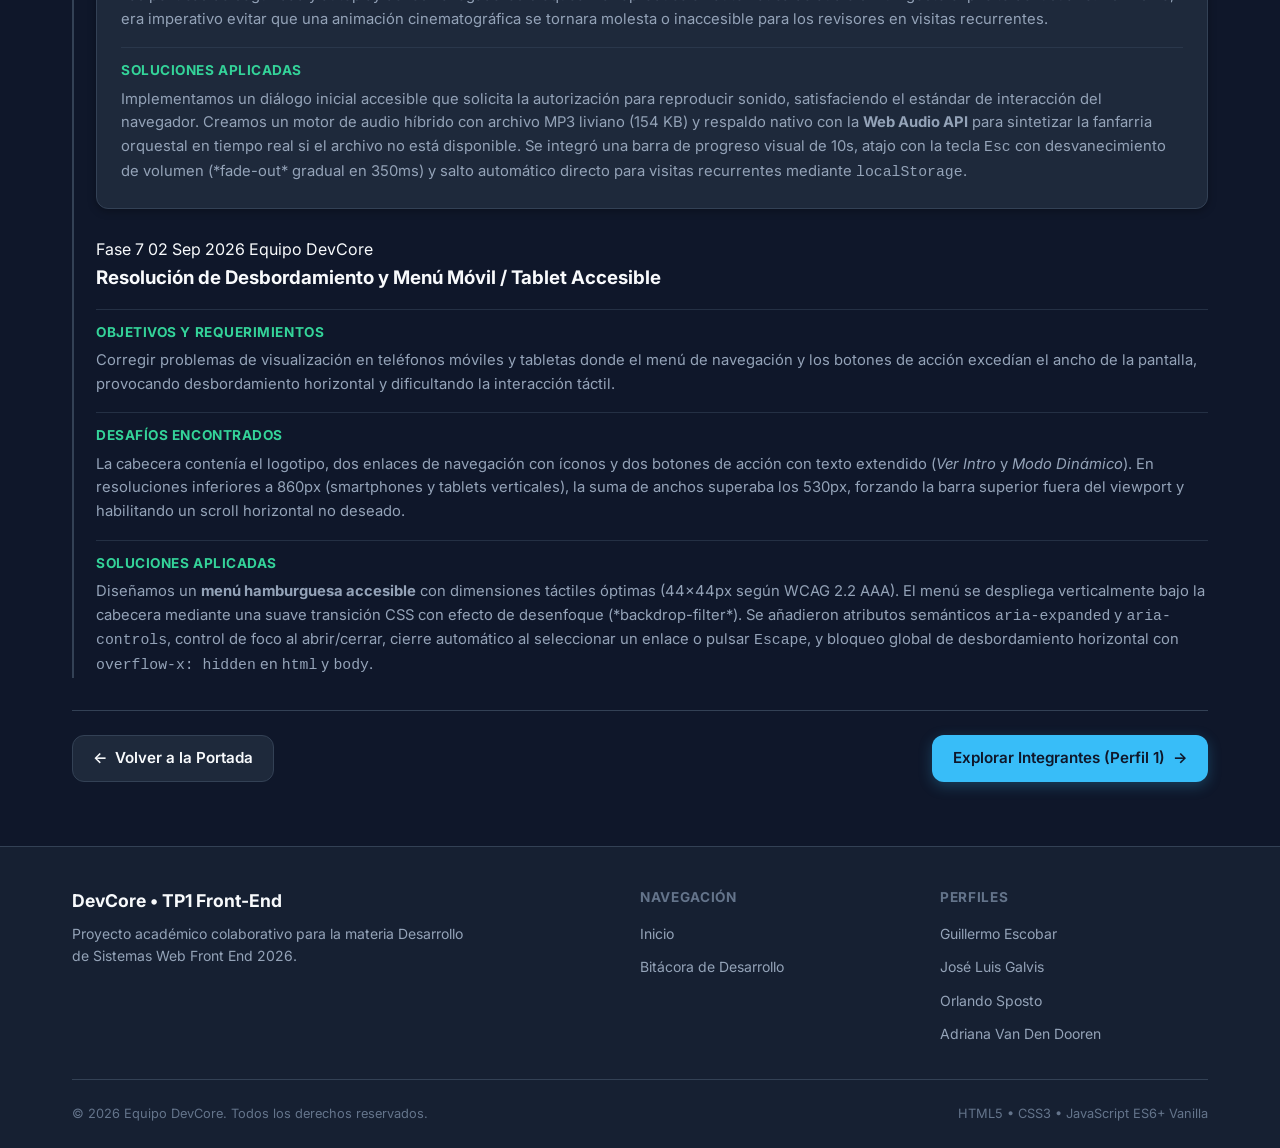
==== commit 20521824: "responsividad y menues corregidos." ====
--- a/bitacora.html
+++ b/bitacora.html
@@ -21,33 +21,50 @@
         <span>DevCore</span>
       </a>
       
-      <nav aria-label="Navegación principal">
-        <ul class="nav-links">
-          <li>
-            <a href="index.html" class="nav-link">
-              <img src="img/icons/home.svg" alt="" class="nav-icon" aria-hidden="true">
-              <span>Inicio</span>
-            </a>
-          </li>
-          <li>
-            <a href="bitacora.html" class="nav-link active" aria-current="page">
-              <img src="img/icons/book.svg" alt="" class="nav-icon" aria-hidden="true">
-              <span>Bitácora</span>
-            </a>
-          </li>
-        </ul>
-      </nav>
-
-      <!-- Botones de Acción: Ver Intro y Conmutador de Tema -->
-      <div class="header-actions">
-        <a href="index.html?intro=true" class="btn-intro-replay" title="Ver presentación interactiva de 10 segundos" aria-label="Ver presentación interactiva">
-          <span class="btn-icon" aria-hidden="true">🎬</span>
-          <span class="btn-text">Ver Intro</span>
-        </a>
-        <button id="btnToggleTheme" class="btn-theme-toggle" title="Alternar entre Modo Formal y Modo Dinámico" aria-label="Alternar diseño del sitio">
-          <span id="themeToggleIcon" class="btn-icon" aria-hidden="true">🎨</span>
-          <span id="themeToggleText" class="btn-text">Modo Dinámico</span>
-        </button>
+      <!-- Botón Hamburguesa Accesible para Móviles y Tablets -->
+      <button 
+        type="button" 
+        id="navToggle" 
+        class="nav-toggle" 
+        aria-expanded="false" 
+        aria-controls="headerMenu" 
+        aria-label="Abrir menú de navegación"
+      >
+        <span class="nav-toggle-bar"></span>
+        <span class="nav-toggle-bar"></span>
+        <span class="nav-toggle-bar"></span>
+      </button>
+
+      <!-- Menú Desplegable Responsivo -->
+      <div id="headerMenu" class="header-menu">
+        <nav class="main-nav" aria-label="Navegación principal">
+          <ul class="nav-links">
+            <li>
+              <a href="index.html" class="nav-link">
+                <img src="img/icons/home.svg" alt="" class="nav-icon" aria-hidden="true">
+                <span>Inicio</span>
+              </a>
+            </li>
+            <li>
+              <a href="bitacora.html" class="nav-link active" aria-current="page">
+                <img src="img/icons/book.svg" alt="" class="nav-icon" aria-hidden="true">
+                <span>Bitácora</span>
+              </a>
+            </li>
+          </ul>
+        </nav>
+
+        <!-- Botones de Acción: Ver Intro y Conmutador de Tema -->
+        <div class="header-actions">
+          <a href="index.html?intro=true" class="btn-intro-replay" title="Ver presentación interactiva" aria-label="Ver presentación interactiva">
+            <span class="btn-icon" aria-hidden="true">🎬</span>
+            <span class="btn-text">Ver Intro</span>
+          </a>
+          <button id="btnToggleTheme" class="btn-theme-toggle" title="Alternar entre Modo Formal y Modo Dinámico" aria-label="Alternar diseño del sitio">
+            <span id="themeToggleIcon" class="btn-icon" aria-hidden="true">🎨</span>
+            <span id="themeToggleText" class="btn-text">Modo Dinámico</span>
+          </button>
+        </div>
       </div>
     </div>
   </header>
@@ -257,6 +274,40 @@
             </div>
           </article>
 
+          <!-- ENTRADA 7: RESPONSIVIDAD Y MENÚ MÓVIL ACCESIBLE -->
+          <article class="timeline-entry" aria-labelledby="fase-7-heading">
+            <div class="entry-meta">
+              <span class="entry-phase">Fase 7</span>
+              <time class="entry-date" datetime="2026-09-02">02 Sep 2026</time>
+              <span class="entry-author">Equipo DevCore</span>
+            </div>
+            
+            <div class="entry-body">
+              <h3 id="fase-7-heading" class="entry-title">Resolución de Desbordamiento y Menú Móvil / Tablet Accesible</h3>
+              
+              <div class="entry-section">
+                <div class="entry-section-title">Objetivos y Requerimientos</div>
+                <p>
+                  Corregir problemas de visualización en teléfonos móviles y tabletas donde el menú de navegación y los botones de acción excedían el ancho de la pantalla, provocando desbordamiento horizontal y dificultando la interacción táctil.
+                </p>
+              </div>
+
+              <div class="entry-section">
+                <div class="entry-section-title">Desafíos Encontrados</div>
+                <p>
+                  La cabecera contenía el logotipo, dos enlaces de navegación con íconos y dos botones de acción con texto extendido (<em>Ver Intro</em> y <em>Modo Dinámico</em>). En resoluciones inferiores a 860px (smartphones y tablets verticales), la suma de anchos superaba los 530px, forzando la barra superior fuera del viewport y habilitando un scroll horizontal no deseado.
+                </p>
+              </div>
+
+              <div class="entry-section">
+                <div class="entry-section-title">Soluciones Aplicadas</div>
+                <p>
+                  Diseñamos un <strong>menú hamburguesa accesible</strong> con dimensiones táctiles óptimas (44&times;44px según WCAG 2.2 AAA). El menú se despliega verticalmente bajo la cabecera mediante una suave transición CSS con efecto de desenfoque (*backdrop-filter*). Se añadieron atributos semánticos <code>aria-expanded</code> y <code>aria-controls</code>, control de foco al abrir/cerrar, cierre automático al seleccionar un enlace o pulsar <kbd>Escape</kbd>, y bloqueo global de desbordamiento horizontal con <code>overflow-x: hidden</code> en <code>html</code> y <code>body</code>.
+                </p>
+              </div>
+            </div>
+          </article>
+
         </div>
       </section>
 
@@ -313,43 +364,8 @@
     </div>
   </footer>
 
-  <!-- Sincronización del Tema (Formal vs Dinámico) -->
-  <script>
-    document.addEventListener('DOMContentLoaded', () => {
-      const STORAGE_KEY_THEME = 'devcore_tema_preferido';
-      const btnToggleTheme = document.getElementById('btnToggleTheme');
-      const themeToggleIcon = document.getElementById('themeToggleIcon');
-      const themeToggleText = document.getElementById('themeToggleText');
-
-      const aplicarTema = (tema) => {
-        document.body.setAttribute('data-theme', tema);
-        localStorage.setItem(STORAGE_KEY_THEME, tema);
-
-        if (btnToggleTheme && themeToggleText && themeToggleIcon) {
-          if (tema === 'dinamico') {
-            themeToggleIcon.textContent = '👔';
-            themeToggleText.textContent = 'Modo Formal';
-            btnToggleTheme.setAttribute('title', 'Cambiar a Modo Formal (sobrio y académico)');
-          } else {
-            themeToggleIcon.textContent = '🎨';
-            themeToggleText.textContent = 'Modo Dinámico';
-            btnToggleTheme.setAttribute('title', 'Cambiar a Modo Dinámico (colorido y vibrante)');
-          }
-        }
-      };
-
-      const temaGuardado = localStorage.getItem(STORAGE_KEY_THEME) || 'formal';
-      aplicarTema(temaGuardado);
-
-      if (btnToggleTheme) {
-        btnToggleTheme.addEventListener('click', () => {
-          const temaActual = document.body.getAttribute('data-theme') || 'formal';
-          const nuevoTema = temaActual === 'dinamico' ? 'formal' : 'dinamico';
-          aplicarTema(nuevoTema);
-        });
-      }
-    });
-  </script>
+  <!-- Scripts: Sincronización de Tema y Menú Móvil -->
+  <script src="js/perfiles.js"></script>
 </body>
 </html>
 
--- a/css/styles.css
+++ b/css/styles.css
@@ -159,23 +159,30 @@
 }
 
 /* 5. HEADER & NAVEGACIÓN GLOBAL */
+html, body {
+  overflow-x: hidden;
+  max-width: 100%;
+}
+
 .site-header {
-  background-color: rgba(15, 23, 42, 0.92);
-  backdrop-filter: blur(10px);
-  -webkit-backdrop-filter: blur(10px);
+  background-color: rgba(15, 23, 42, 0.94);
+  backdrop-filter: blur(12px);
+  -webkit-backdrop-filter: blur(12px);
   border-bottom: 1px solid var(--border-color);
   position: sticky;
   top: 0;
   z-index: 100;
+  width: 100%;
 }
 
 .header-inner {
   display: flex;
   align-items: center;
   justify-content: space-between;
-  padding-top: 1rem;
-  padding-bottom: 1rem;
+  padding-top: 0.85rem;
+  padding-bottom: 0.85rem;
   gap: 1rem;
+  position: relative;
 }
 
 .brand-logo {
@@ -186,6 +193,8 @@
   font-size: 1.15rem;
   color: var(--text-main);
   letter-spacing: -0.02em;
+  text-decoration: none;
+  flex-shrink: 0;
 }
 
 .brand-badge {
@@ -198,17 +207,87 @@
   font-family: var(--font-mono);
 }
 
+/* Botón Hamburguesa Accesible (Touch target >= 44x44px según WCAG) */
+.nav-toggle {
+  display: none;
+  flex-direction: column;
+  justify-content: center;
+  align-items: center;
+  gap: 5px;
+  width: 44px;
+  height: 44px;
+  padding: 8px;
+  background: var(--bg-card);
+  border: 1px solid var(--border-color);
+  border-radius: var(--radius-md);
+  cursor: pointer;
+  color: var(--text-main);
+  transition: all var(--transition-fast);
+  z-index: 110;
+  flex-shrink: 0;
+}
+
+.nav-toggle:hover {
+  background: var(--bg-card-hover);
+  border-color: var(--accent-sky);
+}
+
+.nav-toggle:focus-visible {
+  outline: 2px solid var(--accent-sky);
+  outline-offset: 2px;
+}
+
+.nav-toggle-bar {
+  display: block;
+  width: 22px;
+  height: 2px;
+  background-color: var(--text-main);
+  border-radius: 2px;
+  transition: transform 0.25s ease, opacity 0.25s ease;
+}
+
+/* Transformación a cruz ('X') al estar abierto */
+.nav-toggle[aria-expanded="true"] .nav-toggle-bar:nth-child(1) {
+  transform: translateY(7px) rotate(45deg);
+}
+
+.nav-toggle[aria-expanded="true"] .nav-toggle-bar:nth-child(2) {
+  opacity: 0;
+  transform: scaleX(0);
+}
+
+.nav-toggle[aria-expanded="true"] .nav-toggle-bar:nth-child(3) {
+  transform: translateY(-7px) rotate(-45deg);
+}
+
+/* Menú Principal en Escritorio */
+.header-menu {
+  display: flex;
+  align-items: center;
+  justify-content: space-between;
+  flex: 1;
+  margin-left: 1.5rem;
+  gap: 1.5rem;
+}
+
+.main-nav {
+  display: flex;
+  align-items: center;
+}
+
 .nav-links {
   display: flex;
   align-items: center;
-  gap: 0.75rem;
+  gap: 0.5rem;
   list-style: none;
+  margin: 0;
+  padding: 0;
 }
 
 .nav-link {
   display: inline-flex;
   align-items: center;
-  gap: 0.4rem;
+  gap: 0.45rem;
   padding: 0.45rem 0.85rem;
   border-radius: var(--radius-sm);
   font-size: 0.9rem;
@@ -216,6 +295,8 @@
   color: var(--text-muted);
   border: 1px solid transparent;
   transition: all var(--transition-fast);
+  text-decoration: none;
+  white-space: nowrap;
 }
 
 .nav-link:hover, .nav-link.active {
@@ -231,6 +312,7 @@
 .nav-icon {
   width: 18px;
   height: 18px;
+  flex-shrink: 0;
 }
 
 /* Acciones de la Cabecera: Ver Intro y Conmutador de Tema */
@@ -238,6 +320,8 @@
   display: flex;
   align-items: center;
   gap: 0.5rem;
+  margin: 0;
+  padding: 0;
 }
 
 .btn-intro-replay,
@@ -245,9 +329,9 @@
   display: inline-flex;
   align-items: center;
   gap: 0.4rem;
-  padding: 0.4rem 0.8rem;
+  padding: 0.42rem 0.82rem;
   border-radius: var(--radius-sm);
-  font-size: 0.82rem;
+  font-size: 0.84rem;
   font-weight: 600;
   font-family: var(--font-sans);
   cursor: pointer;
@@ -256,6 +340,7 @@
   color: var(--text-main);
   transition: all var(--transition-fast);
   white-space: nowrap;
+  text-decoration: none;
 }
 
 .btn-intro-replay:hover {
@@ -281,6 +366,97 @@
 body[data-theme="dinamico"] .site-header {
   background-color: rgba(7, 7, 20, 0.94);
   border-bottom-color: var(--border-color);
+}
+
+/* Reglas Responsivas para Celulares y Tablets (< 860px) */
+@media (max-width: 860px) {
+  .nav-toggle {
+    display: inline-flex;
+  }
+
+  .header-menu {
+    position: absolute;
+    top: 100%;
+    left: 0;
+    right: 0;
+    width: 100%;
+    margin-left: 0;
+    flex-direction: column;
+    align-items: stretch;
+    background-color: rgba(15, 23, 42, 0.98);
+    backdrop-filter: blur(20px);
+    -webkit-backdrop-filter: blur(20px);
+    border-bottom: 1px solid var(--border-color);
+    box-shadow: 0 16px 36px rgba(0, 0, 0, 0.7);
+    padding: 1.25rem 1.5rem;
+    gap: 1.25rem;
+    
+    /* Animación de apertura y cierre suave */
+    opacity: 0;
+    visibility: hidden;
+    transform: translateY(-8px);
+    pointer-events: none;
+    transition: opacity 0.25s cubic-bezier(0.16, 1, 0.3, 1), 
+                transform 0.25s cubic-bezier(0.16, 1, 0.3, 1), 
+                visibility 0.25s;
+    z-index: 99;
+  }
+
+  .header-menu.is-open {
+    opacity: 1;
+    visibility: visible;
+    transform: translateY(0);
+    pointer-events: auto;
+  }
+
+  body[data-theme="dinamico"] .header-menu {
+    background-color: rgba(7, 7, 20, 0.98);
+    border-bottom-color: rgba(255, 0, 127, 0.35);
+    box-shadow: 0 16px 36px rgba(0, 0, 0, 0.85), 0 0 20px rgba(0, 240, 255, 0.15);
+  }
+
+  .main-nav {
+    width: 100%;
+  }
+
+  .nav-links {
+    flex-direction: column;
+    align-items: stretch;
+    gap: 0.6rem;
+    width: 100%;
+  }
+
+  .nav-link {
+    padding: 0.8rem 1rem;
+    font-size: 1rem;
+    width: 100%;
+    border-radius: var(--radius-md);
+    background-color: rgba(255, 255, 255, 0.03);
+    border-color: rgba(255, 255, 255, 0.08);
+  }
+
+  .nav-link:hover, .nav-link.active {
+    background-color: rgba(56, 189, 248, 0.12);
+    border-color: rgba(56, 189, 248, 0.35);
+  }
+
+  .header-actions {
+    flex-direction: column;
+    align-items: stretch;
+    gap: 0.75rem;
+    width: 100%;
+    padding-top: 0.85rem;
+    border-top: 1px solid var(--border-color);
+  }
+
+  .btn-intro-replay,
+  .btn-theme-toggle {
+    width: 100%;
+    justify-content: center;
+    padding: 0.75rem 1rem;
+    font-size: 0.92rem;
+    border-radius: var(--radius-md);
+  }
 }
 
 body[data-theme="dinamico"] .brand-badge {
@@ -407,6 +583,7 @@
   text-align: center;
   padding: 2.5rem 0 3.5rem 0;
   position: relative;
+  overflow: hidden;
 }
 
 .hero-ambient-glow {
@@ -415,6 +592,7 @@
   left: 50%;
   transform: translate(calc(-50% + var(--hero-x, 0px)), calc(-50% + var(--hero-y, 0px)));
   width: 500px;
+  max-width: 90vw;
   height: 250px;
   background: radial-gradient(ellipse at center, rgba(56, 189, 248, 0.12), rgba(52, 211, 153, 0.05), transparent 70%);
   border-radius: var(--radius-full);
@@ -1370,123 +1548,55 @@
   100% { transform: translate(-50%, -50%) scale(3.5); opacity: 0; }
 }
 
-/* 1. Tarjeta Inicial de Consulta y Permiso */
-.intro-prompt-card {
-  position: relative;
-  z-index: 10;
-  background: rgba(19, 18, 44, 0.85);
-  border: 1px solid rgba(255, 0, 127, 0.4);
-  box-shadow: 0 25px 60px rgba(0, 0, 0, 0.8), 0 0 35px rgba(255, 0, 127, 0.25);
-  backdrop-filter: blur(20px);
-  -webkit-backdrop-filter: blur(20px);
-  border-radius: var(--radius-lg);
-  padding: 2.25rem 2rem;
-  max-width: 540px;
-  width: 100%;
-  text-align: center;
-  transition: all 0.3s ease;
-}
-
-.prompt-badge {
-  display: inline-block;
-  background: rgba(255, 0, 127, 0.15);
-  border: 1px solid rgba(255, 0, 127, 0.5);
-  color: #FF007F;
-  font-family: var(--font-mono);
-  font-size: 0.82rem;
-  font-weight: 700;
-  padding: 0.25rem 0.75rem;
-  border-radius: var(--radius-full);
-  margin-bottom: 1rem;
-}
-
-.prompt-title {
-  font-size: clamp(1.3rem, 3.5vw, 1.75rem);
+/* 1. Botón Central 'Ver Intro' al cargar el sitio en pantalla negra */
+.intro-start-wrapper {
+  display: flex;
+  flex-direction: column;
+  align-items: center;
+  justify-content: center;
+  transition: opacity 0.35s ease, transform 0.35s ease;
+  z-index: 30;
+  margin-bottom: 1.5rem;
+}
+
+.intro-start-wrapper.hidden {
+  opacity: 0;
+  pointer-events: none;
+  display: none !important;
+}
+
+.btn-intro-play-hero {
+  display: inline-flex;
+  align-items: center;
+  justify-content: center;
+  gap: 0.75rem;
+  padding: 1.1rem 2.4rem;
+  font-family: var(--font-sans);
+  font-size: 1.35rem;
   font-weight: 800;
-  line-height: 1.25;
-  margin-bottom: 0.85rem;
-  background: linear-gradient(135deg, #FFFFFF 30%, #FFB800 100%);
-  -webkit-background-clip: text;
-  -webkit-text-fill-color: transparent;
-}
-
-.prompt-desc {
-  font-size: 0.95rem;
-  color: #CBD5E1;
-  line-height: 1.55;
-  margin-bottom: 1.75rem;
-}
-
-.prompt-desc strong {
-  color: #FFB800;
-}
-
-.prompt-desc kbd {
-  background: rgba(255, 255, 255, 0.15);
-  padding: 0.1rem 0.4rem;
-  border-radius: 4px;
-  font-family: var(--font-mono);
-  font-size: 0.8rem;
-  border: 1px solid rgba(255, 255, 255, 0.25);
-}
-
-.prompt-actions {
-  display: flex;
-  flex-direction: column;
-  gap: 0.75rem;
-}
-
-@media (min-width: 480px) {
-  .prompt-actions {
-    flex-direction: row;
-    justify-content: center;
-  }
-}
-
-.btn-prompt-start {
-  display: inline-flex;
-  align-items: center;
-  justify-content: center;
-  gap: 0.5rem;
-  padding: 0.85rem 1.6rem;
-  font-family: var(--font-sans);
-  font-size: 0.95rem;
-  font-weight: 700;
-  color: #FFFFFF;
-  background: linear-gradient(135deg, #FF007F 0%, #FF6B00 50%, #FFB800 100%);
+  color: #030712;
+  background: linear-gradient(135deg, #00F0FF 0%, #38BDF8 40%, #F59E0B 100%);
   border: none;
   border-radius: var(--radius-full);
   cursor: pointer;
-  box-shadow: 0 4px 20px rgba(255, 0, 127, 0.45);
+  box-shadow: 0 0 35px rgba(0, 240, 255, 0.45), 0 0 70px rgba(245, 158, 11, 0.25);
   transition: all var(--transition-fast);
-}
-
-.btn-prompt-start:hover {
-  transform: translateY(-2px) scale(1.02);
-  box-shadow: 0 8px 30px rgba(255, 0, 127, 0.65);
-}
-
-.btn-prompt-skip {
-  display: inline-flex;
-  align-items: center;
-  justify-content: center;
-  gap: 0.5rem;
-  padding: 0.85rem 1.4rem;
-  font-family: var(--font-sans);
-  font-size: 0.92rem;
-  font-weight: 600;
-  color: #94A3B8;
-  background: rgba(255, 255, 255, 0.05);
-  border: 1px solid rgba(255, 255, 255, 0.15);
-  border-radius: var(--radius-full);
-  cursor: pointer;
-  transition: all var(--transition-fast);
-}
-
-.btn-prompt-skip:hover {
-  color: #FFFFFF;
-  background: rgba(255, 255, 255, 0.12);
-  border-color: rgba(255, 255, 255, 0.3);
+  text-decoration: none;
+  letter-spacing: 0.03em;
+}
+
+.btn-intro-play-hero:hover {
+  transform: scale(1.06);
+  box-shadow: 0 0 50px rgba(0, 240, 255, 0.75), 0 0 90px rgba(245, 158, 11, 0.4);
+}
+
+.btn-intro-play-hero:focus-visible {
+  outline: 3px solid #FFFFFF;
+  outline-offset: 4px;
+}
+
+.btn-intro-play-hero .btn-icon {
+  font-size: 1.5rem;
 }
 
 /* 2. Escenario de Animación Cinematográfica (Fondo Negro Minimalista) */
